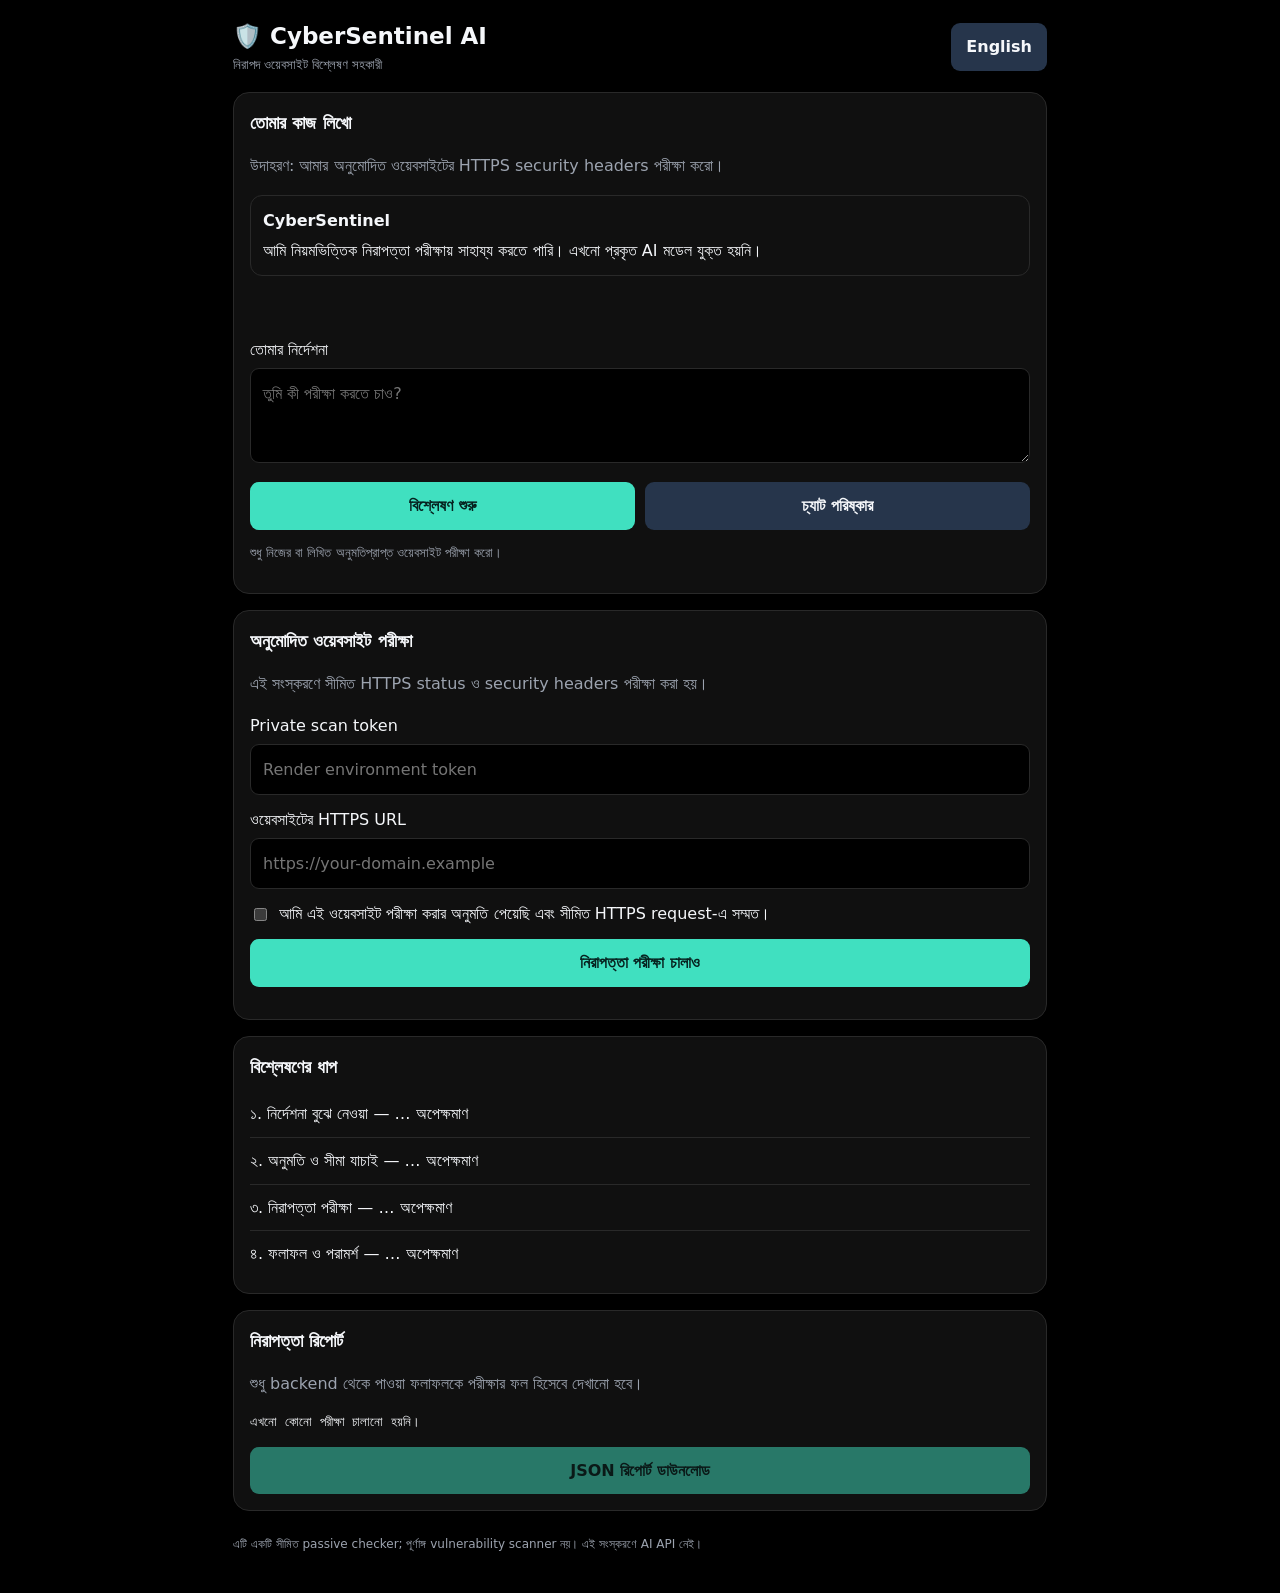
==== static/index.html @ 544757f3 "Implement loadSharedPreferences function Load user preferences from local storage, including theme a" ====
<!doctype html>
<html lang="bn">
<head>
<meta charset="utf-8">
<meta name="viewport" content="width=device-width, initial-scale=1">
<meta name="referrer" content="no-referrer">
<meta name="theme-color" content="#0b1120">
<title>CyberSentinel AI</title>
<style>
:root {
  color-scheme: dark;
  --bg:#0b1120; --panel:#141e30; --line:#2c3b50;
  --accent:#38d9c0; --text:#eef5ff; --muted:#9cacc3;
}
* { box-sizing:border-box; }
body {
  margin:0; background:var(--bg); color:var(--text);
  font:16px/1.6 system-ui,sans-serif;
}
main { width:min(850px,100%); margin:auto; padding:18px; }
header { display:flex; align-items:center; justify-content:space-between; gap:12px; }
h1 { font-size:23px; margin:0; }
h2 { font-size:18px; margin:0 0 10px; }
p,.muted { color:var(--muted); }
.panel {
  border:1px solid var(--line); background:var(--panel);
  border-radius:16px; padding:16px; margin:16px 0;
}
button,input,textarea,select { font:inherit; }
button {
  border:0; border-radius:9px; padding:11px 15px;
  background:var(--accent); color:#06221f;
  font-weight:700; cursor:pointer;
}
button:disabled { opacity:.5; cursor:not-allowed; }
.secondary { background:#26354b; color:var(--text); }
#language { width:auto; margin:0; }
label { display:block; margin:12px 0 5px; }
input[type="url"],input[type="password"],textarea {
  width:100%; padding:12px; border:1px solid var(--line);
  border-radius:9px; background:var(--bg); color:var(--text);
}
textarea { min-height:95px; resize:vertical; }
.actions { display:flex; gap:10px; flex-wrap:wrap; margin-top:12px; }
.actions button { flex:1; }
.chat {
  min-height:130px; max-height:360px; overflow:auto;
  display:flex; flex-direction:column; gap:12px;
}
.message {
  padding:12px; border:1px solid var(--line);
  border-radius:12px; overflow-wrap:anywhere;
}
.message.user { border-color:#287c76; }
.message strong { display:block; margin-bottom:4px; }
.status { color:var(--accent); overflow-wrap:anywhere; }
.step { padding:10px 0; border-bottom:1px solid var(--line); }
.step:last-child { border-bottom:0; }
pre { white-space:pre-wrap; overflow-wrap:anywhere; font-size:13px; }
.small { font-size:13px; }
.check { display:flex; gap:9px; align-items:flex-start; }
.check input { margin-top:7px; }
footer { color:var(--muted); font-size:12px; padding:8px 0 20px; }
</style>
</head>
<body>
<main>
<header>
  <div>
    <h1>🛡️ CyberSentinel AI</h1>
    <div class="muted small" id="subtitle">নিরাপদ ওয়েবসাইট বিশ্লেষণ সহকারী</div>
  </div>
  <button id="language" class="secondary" type="button">English</button>
</header>

<section class="panel">
  <h2 id="chatTitle">তোমার কাজ লিখো</h2>
  <p id="chatHelp">উদাহরণ: আমার অনুমোদিত ওয়েবসাইটের HTTPS security headers পরীক্ষা করো।</p>
  <div class="chat" id="chat" aria-live="polite">
    <div class="message">
      <strong id="welcomeTitle">CyberSentinel</strong>
      <span id="welcomeText">আমি নিয়মভিত্তিক নিরাপত্তা পরীক্ষায় সাহায্য করতে পারি। এখনো প্রকৃত AI মডেল যুক্ত হয়নি।</span>
    </div>
  </div>
  <label for="prompt" id="promptLabel">তোমার নির্দেশনা</label>
  <textarea id="prompt" placeholder="তুমি কী পরীক্ষা করতে চাও?"></textarea>
  <div class="actions">
    <button id="send" type="button">বিশ্লেষণ শুরু</button>
    <button id="clear" class="secondary" type="button">চ্যাট পরিষ্কার</button>
  </div>
  <p class="small" id="chatNotice">শুধু নিজের বা লিখিত অনুমতিপ্রাপ্ত ওয়েবসাইট পরীক্ষা করো।</p>
</section>

<section class="panel">
  <h2 id="scanTitle">অনুমোদিত ওয়েবসাইট পরীক্ষা</h2>
  <p id="scanHelp">এই সংস্করণে সীমিত HTTPS status ও security headers পরীক্ষা করা হয়।</p>

  <form id="scanForm">
    <label for="token" id="tokenLabel">Private scan token</label>
    <input id="token" type="password" autocomplete="off" required
           placeholder="Render environment token">
    <label for="target" id="targetLabel">ওয়েবসাইটের HTTPS URL</label>
    <input id="target" type="url" required
           placeholder="https://your-domain.example">
    <label class="check">
      <input id="consent" type="checkbox" required>
      <span id="consentText">আমি এই ওয়েবসাইট পরীক্ষা করার অনুমতি পেয়েছি এবং সীমিত HTTPS request-এ সম্মত।</span>
    </label>
    <div class="actions">
      <button id="scan" type="submit">নিরাপত্তা পরীক্ষা চালাও</button>
    </div>
  </form>
  <p id="status" class="status" role="status" aria-live="polite"></p>
</section>

<section class="panel">
  <h2 id="stepsTitle">বিশ্লেষণের ধাপ</h2>
  <div id="steps">
    <div class="step" id="stepIntro">১. নির্দেশনা বুঝে নেওয়া — অপেক্ষমাণ</div>
    <div class="step" id="stepScope">২. অনুমতি ও সীমা যাচাই — অপেক্ষমাণ</div>
    <div class="step" id="stepRun">৩. নিরাপত্তা পরীক্ষা — অপেক্ষমাণ</div>
    <div class="step" id="stepReport">৪. ফলাফল ও পরামর্শ — অপেক্ষমাণ</div>
  </div>
</section>

<section class="panel">
  <h2 id="reportTitle">নিরাপত্তা রিপোর্ট</h2>
  <p class="muted" id="reportHelp">শুধু backend থেকে পাওয়া ফলাফলকে পরীক্ষার ফল হিসেবে দেখানো হবে।</p>
  <pre id="report">এখনো কোনো পরীক্ষা চালানো হয়নি।</pre>
  <div class="actions">
    <button id="download" type="button" disabled>JSON রিপোর্ট ডাউনলোড</button>
  </div>
</section>

<footer id="disclaimer">
  এটি একটি সীমিত passive checker; পূর্ণাঙ্গ vulnerability scanner নয়। এই সংস্করণে AI API নেই।
</footer>
</main>

<script>
const $ = id => document.getElementById(id);

let lang = "bn";
let lastReport = null;
let busy = false;

const words = {
 bn: {
  subtitle:"নিরাপদ ওয়েবসাইট বিশ্লেষণ সহকারী",
  language:"English", chatTitle:"তোমার কাজ লিখো",
  chatHelp:"উদাহরণ: আমার অনুমোদিত ওয়েবসাইটের HTTPS security headers পরীক্ষা করো।",
  welcomeTitle:"CyberSentinel",
  welcomeText:"আমি নিয়মভিত্তিক নিরাপত্তা পরীক্ষায় সাহায্য করতে পারি। এখনো প্রকৃত AI মডেল যুক্ত হয়নি।",
  promptLabel:"তোমার নির্দেশনা", placeholder:"তুমি কী পরীক্ষা করতে চাও?",
  send:"বিশ্লেষণ শুরু", clear:"চ্যাট পরিষ্কার",
  chatNotice:"শুধু নিজের বা লিখিত অনুমতিপ্রাপ্ত ওয়েবসাইট পরীক্ষা করো।",
  scanTitle:"অনুমোদিত ওয়েবসাইট পরীক্ষা",
  scanHelp:"এই সংস্করণে সীমিত HTTPS status ও security headers পরীক্ষা করা হয়।",
  tokenLabel:"Private scan token", targetLabel:"ওয়েবসাইটের HTTPS URL",
  consentText:"আমি এই ওয়েবসাইট পরীক্ষা করার অনুমতি পেয়েছি এবং সীমিত HTTPS request-এ সম্মত।",
  scan:"নিরাপত্তা পরীক্ষা চালাও", scanning:"পরীক্ষা চলছে...",
  stepsTitle:"বিশ্লেষণের ধাপ",
  stepIntro:"১. নির্দেশনা বুঝে নেওয়া",
  stepScope:"২. অনুমতি ও সীমা যাচাই",
  stepRun:"৩. নিরাপত্তা পরীক্ষা",
  stepReport:"৪. ফলাফল ও পরামর্শ",
  pending:"অপেক্ষমাণ", done:"সম্পন্ন", failed:"ব্যর্থ",
  reportTitle:"নিরাপত্তা রিপোর্ট",
  reportHelp:"শুধু backend থেকে পাওয়া ফলাফলকে পরীক্ষার ফল হিসেবে দেখানো হবে।",
  noReport:"এখনো কোনো পরীক্ষা চালানো হয়নি।",
  download:"JSON রিপোর্ট ডাউনলোড", disclaimer:"এটি একটি সীমিত passive checker; পূর্ণাঙ্গ vulnerability scanner নয়। এই সংস্করণে AI API নেই।",
  empty:"প্রথমে তোমার কাজটি লিখো।",
  unsupported:"এই সংস্করণে শুধু অনুমোদিত ওয়েবসাইটের security headers পরীক্ষা করা যায়।",
  started:"অনুরোধ বুঝে নেওয়া হয়েছে। এখন অনুমতি ও URL যাচাই করা হচ্ছে।",
  needUrl:"নিরাপত্তা পরীক্ষা করতে নিচের URL ঘরে অনুমোদিত HTTPS URL দাও।",
  ask:"নির্দেশনা", assistant:"CyberSentinel",
  scope:"শুধু নিজের বা লিখিত অনুমতিপ্রাপ্ত domain পরীক্ষা করো।",
  failedMsg:"পরীক্ষা ব্যর্থ", success:"Backend থেকে পরীক্ষার ফলাফল পাওয়া গেছে।",
  error:"ত্রুটি", notVerified:"যাচাইকৃত রিপোর্ট পাওয়া যায়নি।",
  introDone:"নির্দেশনা গ্রহণ করা হয়েছে",
  scopeDone:"অনুমোদিত URL ও সম্মতি প্রয়োজন",
  running:"Backend-এর উত্তরের অপেক্ষায়",
  reportDone:"Backend-এর ফলাফল দেখানো হয়েছে",
  saved:"ফলাফল JSON হিসেবে সংরক্ষণ করো"
 },
 en: {
  subtitle:"Permission-controlled website security assistant",
  language:"বাংলা", chatTitle:"Describe your task",
  chatHelp:"Example: Check the HTTPS security headers of my authorized website.",
  welcomeTitle:"CyberSentinel",
  welcomeText:"I can help with rule-based security checks. A real AI model is not connected yet.",
  promptLabel:"Your instruction", placeholder:"What would you like to check?",
  send:"Start analysis", clear:"Clear chat",
  chatNotice:"Only test websites you own or are explicitly authorized to assess.",
  scanTitle:"Authorized website check",
  scanHelp:"This version performs limited HTTPS status and security-header checks.",
  tokenLabel:"Private scan token", targetLabel:"Website HTTPS URL",
  consentText:"I am authorized to test this website and consent to a limited HTTPS request.",
  scan:"Run security check", scanning:"Checking...",
  stepsTitle:"Analysis steps",
  stepIntro:"1. Understand the instruction",
  stepScope:"2. Validate authorization and scope",
  stepRun:"3. Run security check",
  stepReport:"4. Results and recommendations",
  pending:"Pending", done:"Complete", failed:"Failed",
  reportTitle:"Security report",
  reportHelp:"Only results returned by the backend are presented as test results.",
  noReport:"No test has been run yet.",
  download:"Download JSON report", disclaimer:"This is a limited passive checker, not a full vulnerability scanner. No AI API is connected in this version.",
  empty:"Please enter a task first.",
  unsupported:"This version only checks security headers on authorized websites.",
  started:"Instruction received. Checking authorization and URL next.",
  needUrl:"Enter an authorized HTTPS URL in the field below to run the check.",
  ask:"Instruction", assistant:"CyberSentinel",
  scope:"Only test domains you own or have written authorization to assess.",
  failedMsg:"Check failed", success:"Results were received from the backend.",
  error:"Error", notVerified:"No verified report was received.",
  introDone:"Instruction received",
  scopeDone:"Authorized URL and consent required",
  running:"Waiting for backend response",
  reportDone:"Backend results displayed",
  saved:"Save the results as JSON"
 }
};

function t(key) { return words[lang][key] || words.en[key] || key; }

function applyLanguage() {
  document.documentElement.lang = lang;
  const mapping = {
    subtitle:"subtitle", chatTitle:"chatTitle", chatHelp:"chatHelp",
    welcomeTitle:"welcomeTitle", welcomeText:"welcomeText",
    promptLabel:"promptLabel", chatNotice:"chatNotice",
    scanTitle:"scanTitle", scanHelp:"scanHelp", tokenLabel:"tokenLabel",
    targetLabel:"targetLabel", consentText:"consentText",
    stepsTitle:"stepsTitle", reportTitle:"reportTitle",
    reportHelp:"reportHelp", disclaimer:"disclaimer"
  };
  for (const [id,key] of Object.entries(mapping)) $(id).textContent = t(key);
  $("language").textContent = t("language");
  $("prompt").placeholder = t("placeholder");
  $("send").textContent = t("send");
  $("clear").textContent = t("clear");
  $("scan").textContent = busy ? t("scanning") : t("scan");
  $("download").textContent = t("download");
  if (!lastReport) $("report").textContent = t("noReport");
  renderSteps();
}

function renderSteps(states = {}) {
  const ids = [
    ["stepIntro","stepIntro"],
    ["stepScope","stepScope"],
    ["stepRun","stepRun"],
    ["stepReport","stepReport"]
  ];
  ids.forEach(([id,key]) => {
    const state = states[key] || "pending";
    const mark = state === "done" ? "✓" : state === "failed" ? "✗" : "…";
    $(id).textContent = t(key) + " — " + mark + " " + t(state);
  });
}

function addMessage(who, text) {
  const div = document.createElement("div");
  div.className = "message" + (who === "user" ? " user" : "");
  const strong = document.createElement("strong");
  strong.textContent = who === "user" ? t("ask") : t("assistant");
  const content = document.createElement("div");
  content.textContent = text;
  div.append(strong, content);
  $("chat").appendChild(div);
  $("chat").scrollTop = $("chat").scrollHeight;
}

$("language").addEventListener("click", () => {
  lang = lang === "bn" ? "en" : "bn";
  applyLanguage();
});

$("clear").addEventListener("click", () => {
  $("chat").replaceChildren();
  addMessage("assistant", t("welcomeText"));
});

$("send").addEventListener("click", () => {
  const prompt = $("prompt").value.trim();
  if (!prompt) {
    $("status").textContent = t("empty");
    return;
  }

  addMessage("user", prompt);
  $("prompt").value = "";

  const securityTerms = /https|header|security|নিরাপত্তা|ওয়েবসাইট|website|domain|পরীক্ষা|scan|check|analy[sz]/i;

  renderSteps({
    stepIntro:"done",
    stepScope:"pending",
    stepRun:"pending",
    stepReport:"pending"
  });

  if (!securityTerms.test(prompt)) {
    addMessage("assistant", t("unsupported"));
    renderSteps({
      stepIntro:"done", stepScope:"failed",
      stepRun:"pending", stepReport:"pending"
    });
    return;
  }

  addMessage("assistant", t("started") + " " + t("needUrl"));
  renderSteps({
    stepIntro:"done", stepScope:"done",
    stepRun:"pending", stepReport:"pending"
  });
  $("target").focus();
  $("status").textContent = t("scope");
});

$("scanForm").addEventListener("submit", async event => {
  event.preventDefault();
  if (busy) return;

  const token = $("token").value;
  const url = $("target").value.trim();
  const consent = $("consent").checked;

  if (!consent) return;

  busy = true;
  lastReport = null;
  $("scan").disabled = true;
  $("send").disabled = true;
  $("download").disabled = true;
  $("status").textContent = t("scanning");
  $("report").textContent = "";
  renderSteps({
    stepIntro:"done", stepScope:"done",
    stepRun:"pending", stepReport:"pending"
  });

  try {
    const response = await fetch("/api/scan", {
      method:"POST",
      headers:{
        "Content-Type":"application/json",
        "X-Scan-Token":token
      },
      body:JSON.stringify({
        url:url,
        confirm_authorized:consent
      })
    });

    const data = await response.json().catch(() => ({}));

    if (!response.ok) {
      const detail = typeof data.detail === "string"
        ? data.detail
        : JSON.stringify(data.detail || data || {});
      throw new Error(detail || "HTTP " + response.status);
    }

    lastReport = data;
    $("report").textContent = JSON.stringify(data, null, 2);
    $("status").textContent = t("success");
    $("download").disabled = false;

    renderSteps({
      stepIntro:"done", stepScope:"done",
      stepRun:"done", stepReport:"done"
    });
    addMessage("assistant", t("success"));
  } catch (error) {
    $("status").textContent = t("error") + ": " + error.message;
    $("report").textContent = t("notVerified");
    renderSteps({
      stepIntro:"done", stepScope:"done",
      stepRun:"failed", stepReport:"failed"
    });
    addMessage("assistant", t("failedMsg") + ": " + error.message);
  } finally {
    busy = false;
    $("scan").disabled = false;
    $("send").disabled = false;
    $("scan").textContent = t("scan");
  }
});

$("download").addEventListener("click", () => {
  if (!lastReport) return;
  const blob = new Blob(
    [JSON.stringify(lastReport, null, 2)],
    {type:"application/json"}
  );
  const objectUrl = URL.createObjectURL(blob);
  const link = document.createElement("a");
  link.href = objectUrl;
  link.download = "cybersentinel-report.json";
  link.click();
  setTimeout(() => URL.revokeObjectURL(objectUrl), 1000);
});


function loadSharedPreferences() {
  try {
    const saved = JSON.parse(
      localStorage.getItem("cybersentinel.preferences") || "{}"
    );

    const themes = {
      deep: {
        bg:"#000000", panel:"#101010", line:"#292929",
        accent:"#40E0C0", text:"#F5F7FA", muted:"#9CA3AF"
      },
      midnight: {
        bg:"#0B1120", panel:"#141E30", line:"#2C3B50",
        accent:"#38D9C0", text:"#EEF5FF", muted:"#9CACC3"
      },
      matrix: {
        bg:"#020602", panel:"#091109", line:"#203520",
        accent:"#39FF14", text:"#E9FFE7", muted:"#9BB49A"
      },
      purple: {
        bg:"#0B0812", panel:"#15101F", line:"#352745",
        accent:"#A78BFA", text:"#F5F0FF", muted:"#B8AACB"
      },
      light: {
        bg:"#F4F6FA", panel:"#FFFFFF", line:"#D9E0EA",
        accent:"#147D71", text:"#152033", muted:"#5C6B7E"
      }
    };

    const theme = themes[saved.theme] || themes.deep;

    Object.entries(theme).forEach(([key, value]) => {
      document.documentElement.style.setProperty("--" + key, value);
    });

    if (saved.language === "bn" || saved.language === "en") {
      lang = saved.language;
    }
  } catch (error) {
    console.warn("Could not load saved preferences.");
  }
}

loadSharedPreferences();
  
applyLanguage();
</script>
</body>
</html>
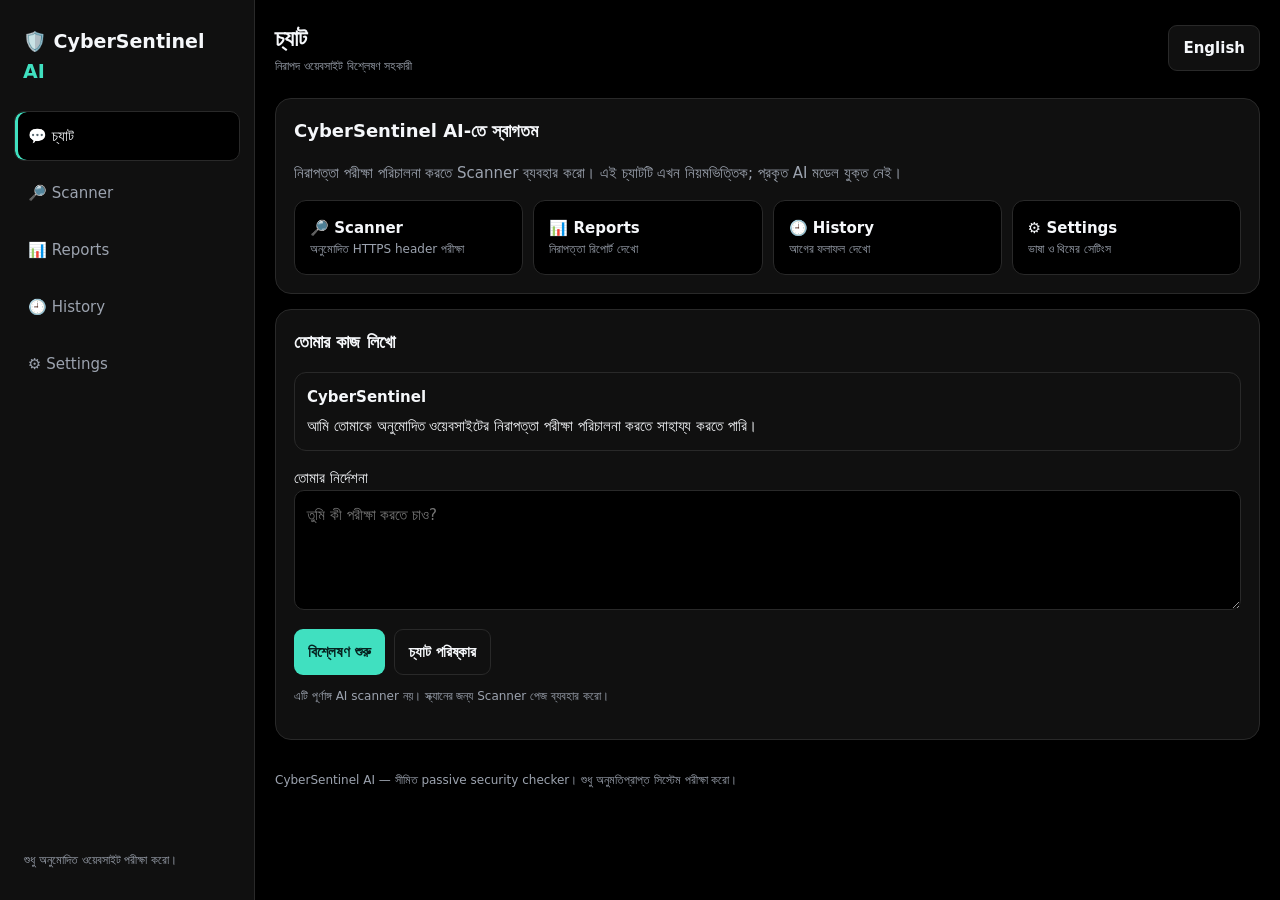
==== commit f86b4a37: "Update print statement from 'Hello' to 'Goodbye'" ====
--- a/static/index.html
+++ b/static/index.html
@@ -3,270 +3,351 @@
 <html lang="bn">
 <head>
 <meta charset="utf-8">
-<meta name="viewport" content="width=device-width, initial-scale=1">
-<meta name="referrer" content="no-referrer">
-<meta name="theme-color" content="#0b1120">
+<meta name="viewport" content="width=device-width,initial-scale=1">
+<meta name="theme-color" content="#000000">
 <title>CyberSentinel AI</title>
 <style>
 :root {
   color-scheme: dark;
-  --bg:#0b1120; --panel:#141e30; --line:#2c3b50;
-  --accent:#38d9c0; --text:#eef5ff; --muted:#9cacc3;
+  --bg:#000000;
+  --panel:#101010;
+  --line:#292929;
+  --accent:#40E0C0;
+  --text:#F5F7FA;
+  --muted:#9CA3AF;
 }
 * { box-sizing:border-box; }
 body {
-  margin:0; background:var(--bg); color:var(--text);
-  font:16px/1.6 system-ui,sans-serif;
-}
-main { width:min(850px,100%); margin:auto; padding:18px; }
-header { display:flex; align-items:center; justify-content:space-between; gap:12px; }
+  margin:0;
+  background:var(--bg);
+  color:var(--text);
+  font:15px/1.6 system-ui,sans-serif;
+}
+button,a,select,textarea { font:inherit; }
+button { cursor:pointer; }
+a { color:inherit; text-decoration:none; }
+.layout { min-height:100vh; }
+.sidebar {
+  position:fixed;
+  inset:0 auto 0 0;
+  width:255px;
+  padding:20px 14px;
+  background:var(--panel);
+  border-right:1px solid var(--line);
+  z-index:20;
+  display:flex;
+  flex-direction:column;
+  gap:18px;
+}
+.brand {
+  font-size:19px;
+  font-weight:800;
+  padding:6px 9px;
+}
+.brand span { color:var(--accent); }
+.nav { display:grid; gap:7px; }
+.nav a {
+  display:block;
+  padding:12px 13px;
+  border:1px solid transparent;
+  border-radius:10px;
+  color:var(--muted);
+}
+.nav a:hover,.nav a.active {
+  color:var(--text);
+  background:var(--bg);
+  border-color:var(--line);
+}
+.nav a.active { box-shadow:inset 3px 0 var(--accent); }
+.sidebar-note {
+  margin-top:auto;
+  color:var(--muted);
+  font-size:12px;
+  padding:10px;
+}
+main {
+  margin-left:255px;
+  padding:20px;
+  width:calc(100% - 255px);
+  max-width:1150px;
+}
+.topbar {
+  display:flex;
+  align-items:center;
+  justify-content:space-between;
+  gap:12px;
+  margin-bottom:22px;
+}
+.top-left { display:flex; align-items:center; gap:12px; }
 h1 { font-size:23px; margin:0; }
 h2 { font-size:18px; margin:0 0 10px; }
-p,.muted { color:var(--muted); }
+.muted { color:var(--muted); }
+.small { font-size:12px; }
 .panel {
-  border:1px solid var(--line); background:var(--panel);
-  border-radius:16px; padding:16px; margin:16px 0;
-}
-button,input,textarea,select { font:inherit; }
+  background:var(--panel);
+  border:1px solid var(--line);
+  border-radius:16px;
+  padding:18px;
+  margin:15px 0;
+}
 button {
-  border:0; border-radius:9px; padding:11px 15px;
-  background:var(--accent); color:#06221f;
-  font-weight:700; cursor:pointer;
-}
-button:disabled { opacity:.5; cursor:not-allowed; }
-.secondary { background:#26354b; color:var(--text); }
-#language { width:auto; margin:0; }
-label { display:block; margin:12px 0 5px; }
-input[type="url"],input[type="password"],textarea {
-  width:100%; padding:12px; border:1px solid var(--line);
-  border-radius:9px; background:var(--bg); color:var(--text);
-}
-textarea { min-height:95px; resize:vertical; }
-.actions { display:flex; gap:10px; flex-wrap:wrap; margin-top:12px; }
-.actions button { flex:1; }
+  border:0;
+  border-radius:9px;
+  padding:10px 14px;
+  background:var(--accent);
+  color:#06221f;
+  font-weight:750;
+}
+.secondary {
+  background:var(--panel);
+  color:var(--text);
+  border:1px solid var(--line);
+}
+#menuButton { display:none; }
+textarea,select {
+  width:100%;
+  padding:12px;
+  color:var(--text);
+  background:var(--bg);
+  border:1px solid var(--line);
+  border-radius:10px;
+}
+textarea { min-height:120px; resize:vertical; }
+.actions { display:flex; gap:9px; flex-wrap:wrap; margin-top:12px; }
 .chat {
-  min-height:130px; max-height:360px; overflow:auto;
-  display:flex; flex-direction:column; gap:12px;
+  display:flex;
+  flex-direction:column;
+  gap:10px;
+  max-height:430px;
+  overflow:auto;
+  margin:15px 0;
 }
 .message {
-  padding:12px; border:1px solid var(--line);
-  border-radius:12px; overflow-wrap:anywhere;
-}
-.message.user { border-color:#287c76; }
-.message strong { display:block; margin-bottom:4px; }
-.status { color:var(--accent); overflow-wrap:anywhere; }
-.step { padding:10px 0; border-bottom:1px solid var(--line); }
-.step:last-child { border-bottom:0; }
-pre { white-space:pre-wrap; overflow-wrap:anywhere; font-size:13px; }
-.small { font-size:13px; }
-.check { display:flex; gap:9px; align-items:flex-start; }
-.check input { margin-top:7px; }
-footer { color:var(--muted); font-size:12px; padding:8px 0 20px; }
+  border:1px solid var(--line);
+  border-radius:12px;
+  padding:12px;
+  overflow-wrap:anywhere;
+}
+.message.user { border-color:var(--accent); }
+.message strong { display:block; margin-bottom:5px; }
+.quicklinks {
+  display:grid;
+  grid-template-columns:repeat(auto-fit,minmax(145px,1fr));
+  gap:10px;
+}
+.quicklinks a {
+  padding:15px;
+  border:1px solid var(--line);
+  border-radius:12px;
+  background:var(--bg);
+}
+.quicklinks a:hover { border-color:var(--accent); }
+.status { color:var(--accent); }
+.overlay {
+  display:none;
+  position:fixed;
+  inset:0;
+  background:#0009;
+  z-index:15;
+}
+footer {
+  color:var(--muted);
+  font-size:12px;
+  padding:16px 0;
+}
+@media(max-width:760px) {
+  .sidebar {
+    transform:translateX(-100%);
+    transition:transform .2s ease;
+    width:min(285px,85vw);
+  }
+  body.menu-open .sidebar { transform:translateX(0); }
+  body.menu-open .overlay { display:block; }
+  main { margin-left:0; width:100%; padding:14px; }
+  #menuButton { display:inline-block; }
+  h1 { font-size:20px; }
+}
 </style>
 </head>
 <body>
-<main>
-<header>
-  <div>
-    <h1>🛡️ CyberSentinel AI</h1>
-    <div class="muted small" id="subtitle">নিরাপদ ওয়েবসাইট বিশ্লেষণ সহকারী</div>
-  </div>
-  <button id="language" class="secondary" type="button">English</button>
-</header>
-
-<section class="panel">
-  <h2 id="chatTitle">তোমার কাজ লিখো</h2>
-  <p id="chatHelp">উদাহরণ: আমার অনুমোদিত ওয়েবসাইটের HTTPS security headers পরীক্ষা করো।</p>
-  <div class="chat" id="chat" aria-live="polite">
-    <div class="message">
-      <strong id="welcomeTitle">CyberSentinel</strong>
-      <span id="welcomeText">আমি নিয়মভিত্তিক নিরাপত্তা পরীক্ষায় সাহায্য করতে পারি। এখনো প্রকৃত AI মডেল যুক্ত হয়নি।</span>
+<div class="layout">
+  <aside class="sidebar" id="sidebar">
+    <div class="brand">🛡️ CyberSentinel <span>AI</span></div>
+
+    <nav class="nav" aria-label="Main navigation">
+      <a class="active" href="/" aria-current="page">💬 <span data-i="chat">চ্যাট</span></a>
+      <a href="/static/scanner.html">🔎 <span data-i="scanner">Scanner</span></a>
+      <a href="/static/reports.html">📊 <span data-i="reports">Reports</span></a>
+      <a href="/static/history.html">🕘 <span data-i="history">History</span></a>
+      <a href="/static/settings.html">⚙️ <span data-i="settings">Settings</span></a>
+    </nav>
+
+    <div class="sidebar-note" data-i="sideNote">
+      শুধু অনুমোদিত ওয়েবসাইট পরীক্ষা করো।
     </div>
-  </div>
-  <label for="prompt" id="promptLabel">তোমার নির্দেশনা</label>
-  <textarea id="prompt" placeholder="তুমি কী পরীক্ষা করতে চাও?"></textarea>
-  <div class="actions">
-    <button id="send" type="button">বিশ্লেষণ শুরু</button>
-    <button id="clear" class="secondary" type="button">চ্যাট পরিষ্কার</button>
-  </div>
-  <p class="small" id="chatNotice">শুধু নিজের বা লিখিত অনুমতিপ্রাপ্ত ওয়েবসাইট পরীক্ষা করো।</p>
-</section>
-
-<section class="panel">
-  <h2 id="scanTitle">অনুমোদিত ওয়েবসাইট পরীক্ষা</h2>
-  <p id="scanHelp">এই সংস্করণে সীমিত HTTPS status ও security headers পরীক্ষা করা হয়।</p>
-
-  <form id="scanForm">
-    <label for="token" id="tokenLabel">Private scan token</label>
-    <input id="token" type="password" autocomplete="off" required
-           placeholder="Render environment token">
-    <label for="target" id="targetLabel">ওয়েবসাইটের HTTPS URL</label>
-    <input id="target" type="url" required
-           placeholder="https://your-domain.example">
-    <label class="check">
-      <input id="consent" type="checkbox" required>
-      <span id="consentText">আমি এই ওয়েবসাইট পরীক্ষা করার অনুমতি পেয়েছি এবং সীমিত HTTPS request-এ সম্মত।</span>
-    </label>
-    <div class="actions">
-      <button id="scan" type="submit">নিরাপত্তা পরীক্ষা চালাও</button>
-    </div>
-  </form>
-  <p id="status" class="status" role="status" aria-live="polite"></p>
-</section>
-
-<section class="panel">
-  <h2 id="stepsTitle">বিশ্লেষণের ধাপ</h2>
-  <div id="steps">
-    <div class="step" id="stepIntro">১. নির্দেশনা বুঝে নেওয়া — অপেক্ষমাণ</div>
-    <div class="step" id="stepScope">২. অনুমতি ও সীমা যাচাই — অপেক্ষমাণ</div>
-    <div class="step" id="stepRun">৩. নিরাপত্তা পরীক্ষা — অপেক্ষমাণ</div>
-    <div class="step" id="stepReport">৪. ফলাফল ও পরামর্শ — অপেক্ষমাণ</div>
-  </div>
-</section>
-
-<section class="panel">
-  <h2 id="reportTitle">নিরাপত্তা রিপোর্ট</h2>
-  <p class="muted" id="reportHelp">শুধু backend থেকে পাওয়া ফলাফলকে পরীক্ষার ফল হিসেবে দেখানো হবে।</p>
-  <pre id="report">এখনো কোনো পরীক্ষা চালানো হয়নি।</pre>
-  <div class="actions">
-    <button id="download" type="button" disabled>JSON রিপোর্ট ডাউনলোড</button>
-  </div>
-</section>
-
-<footer id="disclaimer">
-  এটি একটি সীমিত passive checker; পূর্ণাঙ্গ vulnerability scanner নয়। এই সংস্করণে AI API নেই।
-</footer>
-</main>
+  </aside>
+
+  <div class="overlay" id="overlay"></div>
+
+  <main>
+    <header class="topbar">
+      <div class="top-left">
+        <button id="menuButton" class="secondary"
+                type="button" aria-label="Open menu"
+                aria-expanded="false">☰</button>
+        <div>
+          <h1 data-i="pageTitle">চ্যাট</h1>
+          <div class="muted small" data-i="subtitle">
+            নিরাপদ ওয়েবসাইট বিশ্লেষণ সহকারী
+          </div>
+        </div>
+      </div>
+      <button id="languageButton" class="secondary" type="button">
+        English
+      </button>
+    </header>
+
+    <section class="panel">
+      <h2 data-i="welcomeTitle">CyberSentinel AI-তে স্বাগতম</h2>
+      <p class="muted" data-i="welcomeText">
+        নিরাপত্তা পরীক্ষা পরিচালনা করতে Scanner ব্যবহার করো।
+        এই চ্যাটটি এখন নিয়মভিত্তিক; প্রকৃত AI মডেল যুক্ত নেই।
+      </p>
+      <div class="quicklinks">
+        <a href="/static/scanner.html">
+          <strong>🔎 <span data-i="scanner">Scanner</span></strong>
+          <div class="muted small" data-i="scannerDesc">
+            অনুমোদিত HTTPS header পরীক্ষা
+          </div>
+        </a>
+        <a href="/static/reports.html">
+          <strong>📊 <span data-i="reports">Reports</span></strong>
+          <div class="muted small" data-i="reportsDesc">
+            নিরাপত্তা রিপোর্ট দেখো
+          </div>
+        </a>
+        <a href="/static/history.html">
+          <strong>🕘 <span data-i="history">History</span></strong>
+          <div class="muted small" data-i="historyDesc">
+            আগের ফলাফল দেখো
+          </div>
+        </a>
+        <a href="/static/settings.html">
+          <strong>⚙️ <span data-i="settings">Settings</span></strong>
+          <div class="muted small" data-i="settingsDesc">
+            ভাষা ও থিমের সেটিংস
+          </div>
+        </a>
+      </div>
+    </section>
+
+    <section class="panel">
+      <h2 data-i="chatTitle">তোমার কাজ লিখো</h2>
+      <div class="chat" id="chat" aria-live="polite">
+        <div class="message">
+          <strong>CyberSentinel</strong>
+          <span data-i="firstMessage">
+            আমি তোমাকে অনুমোদিত ওয়েবসাইটের নিরাপত্তা পরীক্ষা
+            পরিচালনা করতে সাহায্য করতে পারি।
+          </span>
+        </div>
+      </div>
+      <label for="prompt" data-i="promptLabel">তোমার নির্দেশনা</label>
+      <textarea id="prompt"
+        placeholder="তুমি কী পরীক্ষা করতে চাও?"></textarea>
+      <div class="actions">
+        <button id="sendButton" type="button" data-i="send">
+          বিশ্লেষণ শুরু
+        </button>
+        <button id="clearButton" type="button" class="secondary"
+                data-i="clear">চ্যাট পরিষ্কার</button>
+      </div>
+      <p class="muted small" data-i="notice">
+        এটি পূর্ণাঙ্গ AI scanner নয়। স্ক্যানের জন্য Scanner পেজ ব্যবহার করো।
+      </p>
+      <p id="status" class="status" role="status" aria-live="polite"></p>
+    </section>
+
+    <footer data-i="footer">
+      CyberSentinel AI — সীমিত passive security checker।
+      শুধু অনুমতিপ্রাপ্ত সিস্টেম পরীক্ষা করো।
+    </footer>
+  </main>
+</div>
 
 <script>
 const $ = id => document.getElementById(id);
 
+const translations = {
+  bn: {
+    chat:"চ্যাট", scanner:"Scanner", reports:"Reports",
+    history:"History", settings:"Settings",
+    sideNote:"শুধু অনুমোদিত ওয়েবসাইট পরীক্ষা করো।",
+    pageTitle:"চ্যাট",
+    subtitle:"নিরাপদ ওয়েবসাইট বিশ্লেষণ সহকারী",
+    language:"English",
+    welcomeTitle:"CyberSentinel AI-তে স্বাগতম",
+    welcomeText:"নিরাপত্তা পরীক্ষা পরিচালনা করতে Scanner ব্যবহার করো। এই চ্যাটটি এখন নিয়মভিত্তিক; প্রকৃত AI মডেল যুক্ত নেই।",
+    scannerDesc:"অনুমোদিত HTTPS header পরীক্ষা",
+    reportsDesc:"নিরাপত্তা রিপোর্ট দেখো",
+    historyDesc:"আগের ফলাফল দেখো",
+    settingsDesc:"ভাষা ও থিমের সেটিংস",
+    chatTitle:"তোমার কাজ লিখো",
+    firstMessage:"আমি তোমাকে অনুমোদিত ওয়েবসাইটের নিরাপত্তা পরীক্ষা পরিচালনা করতে সাহায্য করতে পারি।",
+    promptLabel:"তোমার নির্দেশনা",
+    placeholder:"তুমি কী পরীক্ষা করতে চাও?",
+    send:"বিশ্লেষণ শুরু", clear:"চ্যাট পরিষ্কার",
+    notice:"এটি পূর্ণাঙ্গ AI scanner নয়। স্ক্যানের জন্য Scanner পেজ ব্যবহার করো।",
+    footer:"CyberSentinel AI — সীমিত passive security checker। শুধু অনুমতিপ্রাপ্ত সিস্টেম পরীক্ষা করো।",
+    empty:"প্রথমে তোমার নির্দেশনা লিখো।",
+    response:"নিরাপত্তা পরীক্ষা করতে Scanner পেজ খোলো। শুধু নিজের বা লিখিত অনুমতিপ্রাপ্ত ডোমেইন পরীক্ষা করো।",
+    cleared:"চ্যাট পরিষ্কার করা হয়েছে।"
+  },
+  en: {
+    chat:"Chat", scanner:"Scanner", reports:"Reports",
+    history:"History", settings:"Settings",
+    sideNote:"Only test authorized websites.",
+    pageTitle:"Chat",
+    subtitle:"Website security assistant",
+    language:"বাংলা",
+    welcomeTitle:"Welcome to CyberSentinel AI",
+    welcomeText:"Use Scanner to run a security check. This chat is rule-based; no real AI model is connected.",
+    scannerDesc:"Authorized HTTPS header check",
+    reportsDesc:"View security reports",
+    historyDesc:"View previous results",
+    settingsDesc:"Language and theme settings",
+    chatTitle:"Describe your task",
+    firstMessage:"I can help you run security checks on websites you are authorized to assess.",
+    promptLabel:"Your instruction",
+    placeholder:"What would you like to check?",
+    send:"Start analysis", clear:"Clear chat",
+    notice:"This is not a full AI scanner. Use the Scanner page to run checks.",
+    footer:"CyberSentinel AI — limited passive security checker. Test authorized systems only.",
+    empty:"Please enter an instruction first.",
+    response:"Open the Scanner page to run a check. Only test domains you own or have written permission to assess.",
+    cleared:"Chat cleared."
+  }
+};
+
 let lang = "bn";
-let lastReport = null;
-let busy = false;
-
-const words = {
- bn: {
-  subtitle:"নিরাপদ ওয়েবসাইট বিশ্লেষণ সহকারী",
-  language:"English", chatTitle:"তোমার কাজ লিখো",
-  chatHelp:"উদাহরণ: আমার অনুমোদিত ওয়েবসাইটের HTTPS security headers পরীক্ষা করো।",
-  welcomeTitle:"CyberSentinel",
-  welcomeText:"আমি নিয়মভিত্তিক নিরাপত্তা পরীক্ষায় সাহায্য করতে পারি। এখনো প্রকৃত AI মডেল যুক্ত হয়নি।",
-  promptLabel:"তোমার নির্দেশনা", placeholder:"তুমি কী পরীক্ষা করতে চাও?",
-  send:"বিশ্লেষণ শুরু", clear:"চ্যাট পরিষ্কার",
-  chatNotice:"শুধু নিজের বা লিখিত অনুমতিপ্রাপ্ত ওয়েবসাইট পরীক্ষা করো।",
-  scanTitle:"অনুমোদিত ওয়েবসাইট পরীক্ষা",
-  scanHelp:"এই সংস্করণে সীমিত HTTPS status ও security headers পরীক্ষা করা হয়।",
-  tokenLabel:"Private scan token", targetLabel:"ওয়েবসাইটের HTTPS URL",
-  consentText:"আমি এই ওয়েবসাইট পরীক্ষা করার অনুমতি পেয়েছি এবং সীমিত HTTPS request-এ সম্মত।",
-  scan:"নিরাপত্তা পরীক্ষা চালাও", scanning:"পরীক্ষা চলছে...",
-  stepsTitle:"বিশ্লেষণের ধাপ",
-  stepIntro:"১. নির্দেশনা বুঝে নেওয়া",
-  stepScope:"২. অনুমতি ও সীমা যাচাই",
-  stepRun:"৩. নিরাপত্তা পরীক্ষা",
-  stepReport:"৪. ফলাফল ও পরামর্শ",
-  pending:"অপেক্ষমাণ", done:"সম্পন্ন", failed:"ব্যর্থ",
-  reportTitle:"নিরাপত্তা রিপোর্ট",
-  reportHelp:"শুধু backend থেকে পাওয়া ফলাফলকে পরীক্ষার ফল হিসেবে দেখানো হবে।",
-  noReport:"এখনো কোনো পরীক্ষা চালানো হয়নি।",
-  download:"JSON রিপোর্ট ডাউনলোড", disclaimer:"এটি একটি সীমিত passive checker; পূর্ণাঙ্গ vulnerability scanner নয়। এই সংস্করণে AI API নেই।",
-  empty:"প্রথমে তোমার কাজটি লিখো।",
-  unsupported:"এই সংস্করণে শুধু অনুমোদিত ওয়েবসাইটের security headers পরীক্ষা করা যায়।",
-  started:"অনুরোধ বুঝে নেওয়া হয়েছে। এখন অনুমতি ও URL যাচাই করা হচ্ছে।",
-  needUrl:"নিরাপত্তা পরীক্ষা করতে নিচের URL ঘরে অনুমোদিত HTTPS URL দাও।",
-  ask:"নির্দেশনা", assistant:"CyberSentinel",
-  scope:"শুধু নিজের বা লিখিত অনুমতিপ্রাপ্ত domain পরীক্ষা করো।",
-  failedMsg:"পরীক্ষা ব্যর্থ", success:"Backend থেকে পরীক্ষার ফলাফল পাওয়া গেছে।",
-  error:"ত্রুটি", notVerified:"যাচাইকৃত রিপোর্ট পাওয়া যায়নি।",
-  introDone:"নির্দেশনা গ্রহণ করা হয়েছে",
-  scopeDone:"অনুমোদিত URL ও সম্মতি প্রয়োজন",
-  running:"Backend-এর উত্তরের অপেক্ষায়",
-  reportDone:"Backend-এর ফলাফল দেখানো হয়েছে",
-  saved:"ফলাফল JSON হিসেবে সংরক্ষণ করো"
- },
- en: {
-  subtitle:"Permission-controlled website security assistant",
-  language:"বাংলা", chatTitle:"Describe your task",
-  chatHelp:"Example: Check the HTTPS security headers of my authorized website.",
-  welcomeTitle:"CyberSentinel",
-  welcomeText:"I can help with rule-based security checks. A real AI model is not connected yet.",
-  promptLabel:"Your instruction", placeholder:"What would you like to check?",
-  send:"Start analysis", clear:"Clear chat",
-  chatNotice:"Only test websites you own or are explicitly authorized to assess.",
-  scanTitle:"Authorized website check",
-  scanHelp:"This version performs limited HTTPS status and security-header checks.",
-  tokenLabel:"Private scan token", targetLabel:"Website HTTPS URL",
-  consentText:"I am authorized to test this website and consent to a limited HTTPS request.",
-  scan:"Run security check", scanning:"Checking...",
-  stepsTitle:"Analysis steps",
-  stepIntro:"1. Understand the instruction",
-  stepScope:"2. Validate authorization and scope",
-  stepRun:"3. Run security check",
-  stepReport:"4. Results and recommendations",
-  pending:"Pending", done:"Complete", failed:"Failed",
-  reportTitle:"Security report",
-  reportHelp:"Only results returned by the backend are presented as test results.",
-  noReport:"No test has been run yet.",
-  download:"Download JSON report", disclaimer:"This is a limited passive checker, not a full vulnerability scanner. No AI API is connected in this version.",
-  empty:"Please enter a task first.",
-  unsupported:"This version only checks security headers on authorized websites.",
-  started:"Instruction received. Checking authorization and URL next.",
-  needUrl:"Enter an authorized HTTPS URL in the field below to run the check.",
-  ask:"Instruction", assistant:"CyberSentinel",
-  scope:"Only test domains you own or have written authorization to assess.",
-  failedMsg:"Check failed", success:"Results were received from the backend.",
-  error:"Error", notVerified:"No verified report was received.",
-  introDone:"Instruction received",
-  scopeDone:"Authorized URL and consent required",
-  running:"Waiting for backend response",
-  reportDone:"Backend results displayed",
-  saved:"Save the results as JSON"
- }
-};
-
-function t(key) { return words[lang][key] || words.en[key] || key; }
 
 function applyLanguage() {
   document.documentElement.lang = lang;
-  const mapping = {
-    subtitle:"subtitle", chatTitle:"chatTitle", chatHelp:"chatHelp",
-    welcomeTitle:"welcomeTitle", welcomeText:"welcomeText",
-    promptLabel:"promptLabel", chatNotice:"chatNotice",
-    scanTitle:"scanTitle", scanHelp:"scanHelp", tokenLabel:"tokenLabel",
-    targetLabel:"targetLabel", consentText:"consentText",
-    stepsTitle:"stepsTitle", reportTitle:"reportTitle",
-    reportHelp:"reportHelp", disclaimer:"disclaimer"
-  };
-  for (const [id,key] of Object.entries(mapping)) $(id).textContent = t(key);
-  $("language").textContent = t("language");
-  $("prompt").placeholder = t("placeholder");
-  $("send").textContent = t("send");
-  $("clear").textContent = t("clear");
-  $("scan").textContent = busy ? t("scanning") : t("scan");
-  $("download").textContent = t("download");
-  if (!lastReport) $("report").textContent = t("noReport");
-  renderSteps();
-}
-
-function renderSteps(states = {}) {
-  const ids = [
-    ["stepIntro","stepIntro"],
-    ["stepScope","stepScope"],
-    ["stepRun","stepRun"],
-    ["stepReport","stepReport"]
-  ];
-  ids.forEach(([id,key]) => {
-    const state = states[key] || "pending";
-    const mark = state === "done" ? "✓" : state === "failed" ? "✗" : "…";
-    $(id).textContent = t(key) + " — " + mark + " " + t(state);
+  document.querySelectorAll("[data-i]").forEach(el => {
+    const key = el.dataset.i;
+    if (translations[lang][key]) {
+      el.textContent = translations[lang][key];
+    }
   });
+  $("languageButton").textContent = translations[lang].language;
+  $("prompt").placeholder = translations[lang].placeholder;
 }
 
 function addMessage(who, text) {
   const div = document.createElement("div");
   div.className = "message" + (who === "user" ? " user" : "");
   const strong = document.createElement("strong");
-  strong.textContent = who === "user" ? t("ask") : t("assistant");
+  strong.textContent = who === "user" ? translations[lang].chat : "CyberSentinel";
   const content = document.createElement("div");
   content.textContent = text;
   div.append(strong, content);
@@ -274,183 +355,92 @@
   $("chat").scrollTop = $("chat").scrollHeight;
 }
 
-$("language").addEventListener("click", () => {
+$("menuButton").addEventListener("click", () => {
+  const open = document.body.classList.toggle("menu-open");
+  $("menuButton").setAttribute("aria-expanded", String(open));
+});
+
+$("overlay").addEventListener("click", closeMenu);
+
+function closeMenu() {
+  document.body.classList.remove("menu-open");
+  $("menuButton").setAttribute("aria-expanded", "false");
+}
+
+document.querySelectorAll(".nav a").forEach(link => {
+  link.addEventListener("click", closeMenu);
+});
+
+$("languageButton").addEventListener("click", () => {
   lang = lang === "bn" ? "en" : "bn";
   applyLanguage();
+  try {
+    localStorage.setItem("cybersentinel.preferences",
+      JSON.stringify({
+        ...JSON.parse(localStorage.getItem("cybersentinel.preferences") || "{}"),
+        language: lang
+      })
+    );
+  } catch (_) {}
 });
 
-$("clear").addEventListener("click", () => {
-  $("chat").replaceChildren();
-  addMessage("assistant", t("welcomeText"));
-});
-
-$("send").addEventListener("click", () => {
+$("sendButton").addEventListener("click", () => {
   const prompt = $("prompt").value.trim();
   if (!prompt) {
-    $("status").textContent = t("empty");
+    $("status").textContent = translations[lang].empty;
     return;
   }
 
   addMessage("user", prompt);
   $("prompt").value = "";
-
-  const securityTerms = /https|header|security|নিরাপত্তা|ওয়েবসাইট|website|domain|পরীক্ষা|scan|check|analy[sz]/i;
-
-  renderSteps({
-    stepIntro:"done",
-    stepScope:"pending",
-    stepRun:"pending",
-    stepReport:"pending"
+  addMessage("assistant", translations[lang].response);
+  $("status").textContent = "";
+});
+
+$("clearButton").addEventListener("click", () => {
+  $("chat").replaceChildren();
+  addMessage("assistant", translations[lang].cleared);
+  $("status").textContent = "";
+});
+
+try {
+  const saved = JSON.parse(
+    localStorage.getItem("cybersentinel.preferences") || "{}"
+  );
+
+  const themes = {
+    deep: {
+      bg:"#000000", panel:"#101010", line:"#292929",
+      accent:"#40E0C0", text:"#F5F7FA", muted:"#9CA3AF"
+    },
+    midnight: {
+      bg:"#0B1120", panel:"#141E30", line:"#2C3B50",
+      accent:"#38D9C0", text:"#EEF5FF", muted:"#9CACC3"
+    },
+    matrix: {
+      bg:"#020602", panel:"#091109", line:"#203520",
+      accent:"#39FF14", text:"#E9FFE7", muted:"#9BB49A"
+    },
+    purple: {
+      bg:"#0B0812", panel:"#15101F", line:"#352745",
+      accent:"#A78BFA", text:"#F5F0FF", muted:"#B8AACB"
+    },
+    light: {
+      bg:"#F4F6FA", panel:"#FFFFFF", line:"#D9E0EA",
+      accent:"#147D71", text:"#152033", muted:"#5C6B7E"
+    }
+  };
+
+  const theme = themes[saved.theme] || themes.deep;
+  Object.entries(theme).forEach(([key, value]) => {
+    document.documentElement.style.setProperty("--" + key, value);
   });
 
-  if (!securityTerms.test(prompt)) {
-    addMessage("assistant", t("unsupported"));
-    renderSteps({
-      stepIntro:"done", stepScope:"failed",
-      stepRun:"pending", stepReport:"pending"
-    });
-    return;
+  if (saved.language === "bn" || saved.language === "en") {
+    lang = saved.language;
   }
-
-  addMessage("assistant", t("started") + " " + t("needUrl"));
-  renderSteps({
-    stepIntro:"done", stepScope:"done",
-    stepRun:"pending", stepReport:"pending"
-  });
-  $("target").focus();
-  $("status").textContent = t("scope");
-});
-
-$("scanForm").addEventListener("submit", async event => {
-  event.preventDefault();
-  if (busy) return;
-
-  const token = $("token").value;
-  const url = $("target").value.trim();
-  const consent = $("consent").checked;
-
-  if (!consent) return;
-
-  busy = true;
-  lastReport = null;
-  $("scan").disabled = true;
-  $("send").disabled = true;
-  $("download").disabled = true;
-  $("status").textContent = t("scanning");
-  $("report").textContent = "";
-  renderSteps({
-    stepIntro:"done", stepScope:"done",
-    stepRun:"pending", stepReport:"pending"
-  });
-
-  try {
-    const response = await fetch("/api/scan", {
-      method:"POST",
-      headers:{
-        "Content-Type":"application/json",
-        "X-Scan-Token":token
-      },
-      body:JSON.stringify({
-        url:url,
-        confirm_authorized:consent
-      })
-    });
-
-    const data = await response.json().catch(() => ({}));
-
-    if (!response.ok) {
-      const detail = typeof data.detail === "string"
-        ? data.detail
-        : JSON.stringify(data.detail || data || {});
-      throw new Error(detail || "HTTP " + response.status);
-    }
-
-    lastReport = data;
-    $("report").textContent = JSON.stringify(data, null, 2);
-    $("status").textContent = t("success");
-    $("download").disabled = false;
-
-    renderSteps({
-      stepIntro:"done", stepScope:"done",
-      stepRun:"done", stepReport:"done"
-    });
-    addMessage("assistant", t("success"));
-  } catch (error) {
-    $("status").textContent = t("error") + ": " + error.message;
-    $("report").textContent = t("notVerified");
-    renderSteps({
-      stepIntro:"done", stepScope:"done",
-      stepRun:"failed", stepReport:"failed"
-    });
-    addMessage("assistant", t("failedMsg") + ": " + error.message);
-  } finally {
-    busy = false;
-    $("scan").disabled = false;
-    $("send").disabled = false;
-    $("scan").textContent = t("scan");
-  }
-});
-
-$("download").addEventListener("click", () => {
-  if (!lastReport) return;
-  const blob = new Blob(
-    [JSON.stringify(lastReport, null, 2)],
-    {type:"application/json"}
-  );
-  const objectUrl = URL.createObjectURL(blob);
-  const link = document.createElement("a");
-  link.href = objectUrl;
-  link.download = "cybersentinel-report.json";
-  link.click();
-  setTimeout(() => URL.revokeObjectURL(objectUrl), 1000);
-});
-
-
-function loadSharedPreferences() {
-  try {
-    const saved = JSON.parse(
-      localStorage.getItem("cybersentinel.preferences") || "{}"
-    );
-
-    const themes = {
-      deep: {
-        bg:"#000000", panel:"#101010", line:"#292929",
-        accent:"#40E0C0", text:"#F5F7FA", muted:"#9CA3AF"
-      },
-      midnight: {
-        bg:"#0B1120", panel:"#141E30", line:"#2C3B50",
-        accent:"#38D9C0", text:"#EEF5FF", muted:"#9CACC3"
-      },
-      matrix: {
-        bg:"#020602", panel:"#091109", line:"#203520",
-        accent:"#39FF14", text:"#E9FFE7", muted:"#9BB49A"
-      },
-      purple: {
-        bg:"#0B0812", panel:"#15101F", line:"#352745",
-        accent:"#A78BFA", text:"#F5F0FF", muted:"#B8AACB"
-      },
-      light: {
-        bg:"#F4F6FA", panel:"#FFFFFF", line:"#D9E0EA",
-        accent:"#147D71", text:"#152033", muted:"#5C6B7E"
-      }
-    };
-
-    const theme = themes[saved.theme] || themes.deep;
-
-    Object.entries(theme).forEach(([key, value]) => {
-      document.documentElement.style.setProperty("--" + key, value);
-    });
-
-    if (saved.language === "bn" || saved.language === "en") {
-      lang = saved.language;
-    }
-  } catch (error) {
-    console.warn("Could not load saved preferences.");
-  }
-}
-
-loadSharedPreferences();
-  
+} catch (_) {}
+
 applyLanguage();
 </script>
 </body>
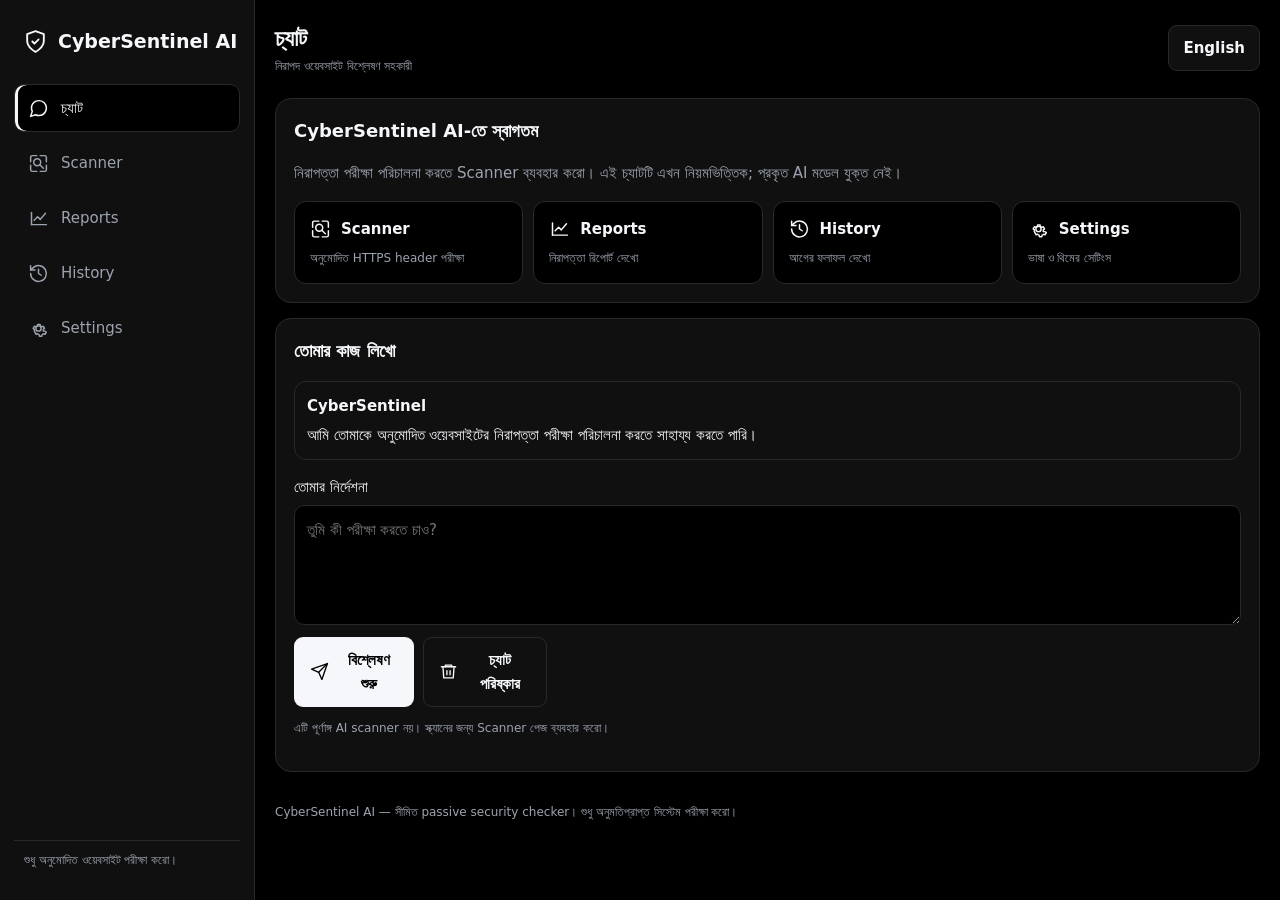
==== commit dadc4bff: "Update index.html" ====
--- a/static/index.html
+++ b/static/index.html
@@ -5,7 +5,9 @@
 <meta charset="utf-8">
 <meta name="viewport" content="width=device-width,initial-scale=1">
 <meta name="theme-color" content="#000000">
+<meta name="referrer" content="no-referrer">
 <title>CyberSentinel AI</title>
+
 <style>
 :root {
   color-scheme: dark;
@@ -16,17 +18,22 @@
   --text:#F5F7FA;
   --muted:#9CA3AF;
 }
+
 * { box-sizing:border-box; }
+
 body {
   margin:0;
   background:var(--bg);
   color:var(--text);
-  font:15px/1.6 system-ui,sans-serif;
-}
+  font:15px/1.6 system-ui,-apple-system,sans-serif;
+}
+
 button,a,select,textarea { font:inherit; }
 button { cursor:pointer; }
 a { color:inherit; text-decoration:none; }
+
 .layout { min-height:100vh; }
+
 .sidebar {
   position:fixed;
   inset:0 auto 0 0;
@@ -37,40 +44,86 @@
   z-index:20;
   display:flex;
   flex-direction:column;
-  gap:18px;
-}
+  gap:22px;
+  overflow-y:auto;
+}
+
 .brand {
+  display:flex;
+  align-items:center;
+  gap:10px;
   font-size:19px;
   font-weight:800;
   padding:6px 9px;
-}
-.brand span { color:var(--accent); }
-.nav { display:grid; gap:7px; }
+  white-space:nowrap;
+}
+
+.brand span { color:var(--text); }
+
+.icon {
+  width:21px;
+  height:21px;
+  flex:0 0 21px;
+  display:block;
+  fill:none;
+  stroke:currentColor;
+  stroke-width:1.7;
+  stroke-linecap:round;
+  stroke-linejoin:round;
+}
+
+.brand .icon {
+  width:25px;
+  height:25px;
+  flex-basis:25px;
+  stroke-width:1.8;
+}
+
+.nav {
+  display:grid;
+  gap:7px;
+}
+
 .nav a {
-  display:block;
-  padding:12px 13px;
+  display:flex;
+  align-items:center;
+  gap:12px;
+  min-height:46px;
+  padding:11px 13px;
   border:1px solid transparent;
   border-radius:10px;
   color:var(--muted);
-}
-.nav a:hover,.nav a.active {
+  transition:background .15s ease,border-color .15s ease;
+}
+
+.nav a:hover,
+.nav a.active {
   color:var(--text);
   background:var(--bg);
   border-color:var(--line);
 }
-.nav a.active { box-shadow:inset 3px 0 var(--accent); }
+
+.nav a.active {
+  box-shadow:inset 3px 0 var(--text);
+}
+
+.nav a span { flex:1; }
+
 .sidebar-note {
   margin-top:auto;
   color:var(--muted);
   font-size:12px;
   padding:10px;
-}
+  border-top:1px solid var(--line);
+}
+
 main {
   margin-left:255px;
   padding:20px;
   width:calc(100% - 255px);
-  max-width:1150px;
-}
+  max-width:1400px;
+}
+
 .topbar {
   display:flex;
   align-items:center;
@@ -78,11 +131,19 @@
   gap:12px;
   margin-bottom:22px;
 }
-.top-left { display:flex; align-items:center; gap:12px; }
+
+.top-left {
+  display:flex;
+  align-items:center;
+  gap:12px;
+}
+
 h1 { font-size:23px; margin:0; }
 h2 { font-size:18px; margin:0 0 10px; }
+
 .muted { color:var(--muted); }
 .small { font-size:12px; }
+
 .panel {
   background:var(--panel);
   border:1px solid var(--line);
@@ -90,30 +151,64 @@
   padding:18px;
   margin:15px 0;
 }
+
 button {
-  border:0;
+  display:inline-flex;
+  align-items:center;
+  justify-content:center;
+  gap:8px;
+  border:1px solid transparent;
   border-radius:9px;
   padding:10px 14px;
-  background:var(--accent);
-  color:#06221f;
-  font-weight:750;
-}
+  background:var(--text);
+  color:#000;
+  font-weight:700;
+}
+
+button .icon {
+  width:19px;
+  height:19px;
+}
+
 .secondary {
   background:var(--panel);
   color:var(--text);
-  border:1px solid var(--line);
-}
+  border-color:var(--line);
+}
+
+button:focus-visible,
+a:focus-visible,
+textarea:focus-visible {
+  outline:2px solid var(--text);
+  outline-offset:3px;
+}
+
 #menuButton { display:none; }
-textarea,select {
+
+textarea {
+  display:block;
   width:100%;
+  min-height:120px;
   padding:12px;
   color:var(--text);
   background:var(--bg);
   border:1px solid var(--line);
   border-radius:10px;
-}
-textarea { min-height:120px; resize:vertical; }
-.actions { display:flex; gap:9px; flex-wrap:wrap; margin-top:12px; }
+  resize:vertical;
+}
+
+label {
+  display:block;
+  margin:12px 0 6px;
+}
+
+.actions {
+  display:flex;
+  gap:9px;
+  flex-wrap:wrap;
+  margin-top:12px;
+}
+
 .chat {
   display:flex;
   flex-direction:column;
@@ -122,64 +217,168 @@
   overflow:auto;
   margin:15px 0;
 }
+
 .message {
   border:1px solid var(--line);
   border-radius:12px;
   padding:12px;
   overflow-wrap:anywhere;
 }
-.message.user { border-color:var(--accent); }
+
+.message.user { border-color:#777; }
 .message strong { display:block; margin-bottom:5px; }
+
 .quicklinks {
   display:grid;
-  grid-template-columns:repeat(auto-fit,minmax(145px,1fr));
+  grid-template-columns:repeat(auto-fit,minmax(155px,1fr));
   gap:10px;
-}
+  margin-top:16px;
+}
+
 .quicklinks a {
+  display:flex;
+  flex-direction:column;
+  gap:8px;
+  min-width:0;
   padding:15px;
   border:1px solid var(--line);
   border-radius:12px;
   background:var(--bg);
-}
-.quicklinks a:hover { border-color:var(--accent); }
-.status { color:var(--accent); }
+  transition:border-color .15s ease;
+}
+
+.quicklinks a:hover { border-color:#777; }
+
+.quicklinks .quick-title {
+  display:flex;
+  align-items:center;
+  gap:10px;
+  font-weight:700;
+}
+
+.quicklinks .icon {
+  width:22px;
+  height:22px;
+}
+
+.status {
+  color:var(--text);
+  overflow-wrap:anywhere;
+}
+
 .overlay {
   display:none;
   position:fixed;
   inset:0;
-  background:#0009;
+  background:rgba(0,0,0,.7);
   z-index:15;
 }
+
 footer {
   color:var(--muted);
   font-size:12px;
   padding:16px 0;
 }
+
 @media(max-width:760px) {
   .sidebar {
     transform:translateX(-100%);
     transition:transform .2s ease;
     width:min(285px,85vw);
   }
-  body.menu-open .sidebar { transform:translateX(0); }
-  body.menu-open .overlay { display:block; }
-  main { margin-left:0; width:100%; padding:14px; }
-  #menuButton { display:inline-block; }
+
+  body.menu-open .sidebar {
+    transform:translateX(0);
+  }
+
+  body.menu-open .overlay {
+    display:block;
+  }
+
+  main {
+    margin-left:0;
+    width:100%;
+    padding:14px;
+  }
+
+  #menuButton { display:inline-flex; }
+
   h1 { font-size:20px; }
+
+  .panel { padding:15px; }
+
+  .quicklinks {
+    grid-template-columns:repeat(2,minmax(0,1fr));
+  }
+}
+
+@media(max-width:360px) {
+  .quicklinks { grid-template-columns:1fr; }
 }
 </style>
 </head>
+
 <body>
 <div class="layout">
+
+  <!-- Sidebar -->
   <aside class="sidebar" id="sidebar">
-    <div class="brand">🛡️ CyberSentinel <span>AI</span></div>
+
+    <a class="brand" href="/" aria-label="CyberSentinel AI Home">
+      <svg class="icon" viewBox="0 0 24 24" aria-hidden="true">
+        <path d="M12 22s8-4 8-11V5l-8-3-8 3v6c0 7 8 11 8 11z"/>
+        <path d="m9 12 2 2 4-4"/>
+      </svg>
+      <span style="color:var(--text)">CyberSentinel <span>AI</span></span>
+    </a>
 
     <nav class="nav" aria-label="Main navigation">
-      <a class="active" href="/" aria-current="page">💬 <span data-i="chat">চ্যাট</span></a>
-      <a href="/static/scanner.html">🔎 <span data-i="scanner">Scanner</span></a>
-      <a href="/static/reports.html">📊 <span data-i="reports">Reports</span></a>
-      <a href="/static/history.html">🕘 <span data-i="history">History</span></a>
-      <a href="/static/settings.html">⚙️ <span data-i="settings">Settings</span></a>
+
+      <a class="active" href="/" aria-current="page">
+        <svg class="icon" viewBox="0 0 24 24" aria-hidden="true">
+          <path d="M21 11.5a8.4 8.4 0 0 1-.9 3.8 8.5 8.5 0 0 1-7.6 4.7 8.4 8.4 0 0 1-3.8-.9L3 21l1.9-5.7a8.4 8.4 0 0 1-.9-3.8 8.5 8.5 0 0 1 4.7-7.6 8.4 8.4 0 0 1 3.8-.9h.5a8.5 8.5 0 0 1 8 8z"/>
+        </svg>
+        <span data-i="chat">চ্যাট</span>
+      </a>
+
+      <a href="/static/scanner.html">
+        <svg class="icon" viewBox="0 0 24 24" aria-hidden="true">
+          <path d="M10 3H5a2 2 0 0 0-2 2v5"/>
+          <path d="M14 3h5a2 2 0 0 1 2 2v5"/>
+          <path d="M3 14v5a2 2 0 0 0 2 2h5"/>
+          <path d="M14 21h5a2 2 0 0 0 2-2v-5"/>
+          <circle cx="10.5" cy="10.5" r="4"/>
+          <path d="m13.5 13.5 4 4"/>
+        </svg>
+        <span data-i="scanner">Scanner</span>
+      </a>
+
+      <a href="/static/reports.html">
+        <svg class="icon" viewBox="0 0 24 24" aria-hidden="true">
+          <path d="M4 19V5"/>
+          <path d="M4 19h17"/>
+          <path d="m7 14 4-4 3 3 6-7"/>
+        </svg>
+        <span data-i="reports">Reports</span>
+      </a>
+
+      <a href="/static/history.html">
+        <svg class="icon" viewBox="0 0 24 24" aria-hidden="true">
+          <path d="M3 12a9 9 0 1 0 3-6.7L3 8"/>
+          <path d="M3 3v5h5"/>
+          <path d="M12 7v5l3 2"/>
+        </svg>
+        <span data-i="history">History</span>
+      </a>
+
+      <a href="/static/settings.html">
+        <svg class="icon" viewBox="0 0 24 24" aria-hidden="true">
+          <circle cx="12" cy="12" r="3"/>
+          <path d="m19.4 15 .1.1 1.4 1.1-1.4 2.4-1.7-.6a8 8 0 0 1-1.7 1l-.3 1.8h-2.8l-.3-1.8a8 8 0 0 1-1.7-1l-1.7.6-1.4-2.4L7.3 15a8 8 0 0 1 0-2l-1.4-1.1 1.4-2.4 1.7.6a8 8 0 0 1 1.7-1l.3-1.8h2.8l.3 1.8a8 8 0 0 1 1.7 1l1.7-.6 1.4 2.4-1.4 1.1a8 8 0 0 1-.1 2z"/>
+        </svg>
+        <span data-i="settings">Settings</span>
+      </a>
+
     </nav>
 
     <div class="sidebar-note" data-i="sideNote">
@@ -189,12 +388,21 @@
 
   <div class="overlay" id="overlay"></div>
 
+  <!-- Main content -->
   <main>
+
     <header class="topbar">
       <div class="top-left">
+
         <button id="menuButton" class="secondary"
                 type="button" aria-label="Open menu"
-                aria-expanded="false">☰</button>
+                aria-expanded="false" aria-controls="sidebar">
+
+          <svg class="icon" viewBox="0 0 24 24" aria-hidden="true">
+            <path d="M4 6h16M4 12h16M4 18h16"/>
+          </svg>
+        </button>
+
         <div>
           <h1 data-i="pageTitle">চ্যাট</h1>
           <div class="muted small" data-i="subtitle">
@@ -202,6 +410,7 @@
           </div>
         </div>
       </div>
+
       <button id="languageButton" class="secondary" type="button">
         English
       </button>
@@ -209,40 +418,78 @@
 
     <section class="panel">
       <h2 data-i="welcomeTitle">CyberSentinel AI-তে স্বাগতম</h2>
+
       <p class="muted" data-i="welcomeText">
         নিরাপত্তা পরীক্ষা পরিচালনা করতে Scanner ব্যবহার করো।
         এই চ্যাটটি এখন নিয়মভিত্তিক; প্রকৃত AI মডেল যুক্ত নেই।
       </p>
+
       <div class="quicklinks">
+
         <a href="/static/scanner.html">
-          <strong>🔎 <span data-i="scanner">Scanner</span></strong>
+          <div class="quick-title">
+            <svg class="icon" viewBox="0 0 24 24" aria-hidden="true">
+              <path d="M10 3H5a2 2 0 0 0-2 2v5"/>
+              <path d="M14 3h5a2 2 0 0 1 2 2v5"/>
+              <path d="M3 14v5a2 2 0 0 0 2 2h5"/>
+              <path d="M14 21h5a2 2 0 0 0 2-2v-5"/>
+              <circle cx="10.5" cy="10.5" r="4"/>
+              <path d="m13.5 13.5 4 4"/>
+            </svg>
+            <span data-i="scanner">Scanner</span>
+          </div>
           <div class="muted small" data-i="scannerDesc">
             অনুমোদিত HTTPS header পরীক্ষা
           </div>
         </a>
+
         <a href="/static/reports.html">
-          <strong>📊 <span data-i="reports">Reports</span></strong>
+          <div class="quick-title">
+            <svg class="icon" viewBox="0 0 24 24" aria-hidden="true">
+              <path d="M4 19V5"/>
+              <path d="M4 19h17"/>
+              <path d="m7 14 4-4 3 3 6-7"/>
+            </svg>
+            <span data-i="reports">Reports</span>
+          </div>
           <div class="muted small" data-i="reportsDesc">
             নিরাপত্তা রিপোর্ট দেখো
           </div>
         </a>
+
         <a href="/static/history.html">
-          <strong>🕘 <span data-i="history">History</span></strong>
+          <div class="quick-title">
+            <svg class="icon" viewBox="0 0 24 24" aria-hidden="true">
+              <path d="M3 12a9 9 0 1 0 3-6.7L3 8"/>
+              <path d="M3 3v5h5"/>
+              <path d="M12 7v5l3 2"/>
+            </svg>
+            <span data-i="history">History</span>
+          </div>
           <div class="muted small" data-i="historyDesc">
             আগের ফলাফল দেখো
           </div>
         </a>
+
         <a href="/static/settings.html">
-          <strong>⚙️ <span data-i="settings">Settings</span></strong>
+          <div class="quick-title">
+            <svg class="icon" viewBox="0 0 24 24" aria-hidden="true">
+              <circle cx="12" cy="12" r="3"/>
+              <path d="m19.4 15 .1.1 1.4 1.1-1.4 2.4-1.7-.6a8 8 0 0 1-1.7 1l-.3 1.8h-2.8l-.3-1.8a8 8 0 0 1-1.7-1l-1.7.6-1.4-2.4L7.3 15a8 8 0 0 1 0-2l-1.4-1.1 1.4-2.4 1.7.6a8 8 0 0 1 1.7-1l.3-1.8h2.8l.3 1.8a8 8 0 0 1 1.7 1l1.7-.6 1.4 2.4-1.4 1.1a8 8 0 0 1-.1 2z"/>
+            </svg>
+            <span data-i="settings">Settings</span>
+          </div>
           <div class="muted small" data-i="settingsDesc">
             ভাষা ও থিমের সেটিংস
           </div>
         </a>
+
       </div>
     </section>
 
     <section class="panel">
       <h2 data-i="chatTitle">তোমার কাজ লিখো</h2>
+
       <div class="chat" id="chat" aria-live="polite">
         <div class="message">
           <strong>CyberSentinel</strong>
@@ -252,19 +499,36 @@
           </span>
         </div>
       </div>
+
       <label for="prompt" data-i="promptLabel">তোমার নির্দেশনা</label>
+
       <textarea id="prompt"
         placeholder="তুমি কী পরীক্ষা করতে চাও?"></textarea>
+
       <div class="actions">
-        <button id="sendButton" type="button" data-i="send">
-          বিশ্লেষণ শুরু
+        <button id="sendButton" type="button">
+          <svg class="icon" viewBox="0 0 24 24" aria-hidden="true">
+            <path d="m22 2-7 20-4-9-9-4Z"/>
+            <path d="M22 2 11 13"/>
+          </svg>
+          <span data-i="send">বিশ্লেষণ শুরু</span>
         </button>
-        <button id="clearButton" type="button" class="secondary"
-                data-i="clear">চ্যাট পরিষ্কার</button>
+
+        <button id="clearButton" type="button" class="secondary">
+          <svg class="icon" viewBox="0 0 24 24" aria-hidden="true">
+            <path d="M3 6h18"/>
+            <path d="M8 6V4h8v2"/>
+            <path d="m19 6-1 14H6L5 6"/>
+            <path d="M10 11v5M14 11v5"/>
+          </svg>
+          <span data-i="clear">চ্যাট পরিষ্কার</span>
+        </button>
       </div>
+
       <p class="muted small" data-i="notice">
         এটি পূর্ণাঙ্গ AI scanner নয়। স্ক্যানের জন্য Scanner পেজ ব্যবহার করো।
       </p>
+
       <p id="status" class="status" role="status" aria-live="polite"></p>
     </section>
 
@@ -272,6 +536,7 @@
       CyberSentinel AI — সীমিত passive security checker।
       শুধু অনুমতিপ্রাপ্ত সিস্টেম পরীক্ষা করো।
     </footer>
+
   </main>
 </div>
 
@@ -280,8 +545,11 @@
 
 const translations = {
   bn: {
-    chat:"চ্যাট", scanner:"Scanner", reports:"Reports",
-    history:"History", settings:"Settings",
+    chat:"চ্যাট",
+    scanner:"Scanner",
+    reports:"Reports",
+    history:"History",
+    settings:"Settings",
     sideNote:"শুধু অনুমোদিত ওয়েবসাইট পরীক্ষা করো।",
     pageTitle:"চ্যাট",
     subtitle:"নিরাপদ ওয়েবসাইট বিশ্লেষণ সহকারী",
@@ -296,16 +564,25 @@
     firstMessage:"আমি তোমাকে অনুমোদিত ওয়েবসাইটের নিরাপত্তা পরীক্ষা পরিচালনা করতে সাহায্য করতে পারি।",
     promptLabel:"তোমার নির্দেশনা",
     placeholder:"তুমি কী পরীক্ষা করতে চাও?",
-    send:"বিশ্লেষণ শুরু", clear:"চ্যাট পরিষ্কার",
+    send:"বিশ্লেষণ শুরু",
+    clear:"চ্যাট পরিষ্কার",
     notice:"এটি পূর্ণাঙ্গ AI scanner নয়। স্ক্যানের জন্য Scanner পেজ ব্যবহার করো।",
     footer:"CyberSentinel AI — সীমিত passive security checker। শুধু অনুমতিপ্রাপ্ত সিস্টেম পরীক্ষা করো।",
     empty:"প্রথমে তোমার নির্দেশনা লিখো।",
     response:"নিরাপত্তা পরীক্ষা করতে Scanner পেজ খোলো। শুধু নিজের বা লিখিত অনুমতিপ্রাপ্ত ডোমেইন পরীক্ষা করো।",
-    cleared:"চ্যাট পরিষ্কার করা হয়েছে।"
+    cleared:"চ্যাট পরিষ্কার করা হয়েছে।",
+    user:"তুমি",
+    assistant:"CyberSentinel",
+    menuOpen:"মেনু খোলো",
+    menuClose:"মেনু বন্ধ করো"
   },
+
   en: {
-    chat:"Chat", scanner:"Scanner", reports:"Reports",
-    history:"History", settings:"Settings",
+    chat:"Chat",
+    scanner:"Scanner",
+    reports:"Reports",
+    history:"History",
+    settings:"Settings",
     sideNote:"Only test authorized websites.",
     pageTitle:"Chat",
     subtitle:"Website security assistant",
@@ -320,12 +597,17 @@
     firstMessage:"I can help you run security checks on websites you are authorized to assess.",
     promptLabel:"Your instruction",
     placeholder:"What would you like to check?",
-    send:"Start analysis", clear:"Clear chat",
+    send:"Start analysis",
+    clear:"Clear chat",
     notice:"This is not a full AI scanner. Use the Scanner page to run checks.",
     footer:"CyberSentinel AI — limited passive security checker. Test authorized systems only.",
     empty:"Please enter an instruction first.",
     response:"Open the Scanner page to run a check. Only test domains you own or have written permission to assess.",
-    cleared:"Chat cleared."
+    cleared:"Chat cleared.",
+    user:"You",
+    assistant:"CyberSentinel",
+    menuOpen:"Open menu",
+    menuClose:"Close menu"
   }
 };
 
@@ -333,39 +615,59 @@
 
 function applyLanguage() {
   document.documentElement.lang = lang;
+
   document.querySelectorAll("[data-i]").forEach(el => {
     const key = el.dataset.i;
-    if (translations[lang][key]) {
-      el.textContent = translations[lang][key];
+    const value = translations[lang][key];
+
+    if (value !== undefined) {
+      el.textContent = value;
     }
   });
+
   $("languageButton").textContent = translations[lang].language;
   $("prompt").placeholder = translations[lang].placeholder;
+
+  updateMenuButton();
+}
+
+function updateMenuButton() {
+  const open = document.body.classList.contains("menu-open");
+  $("menuButton").setAttribute("aria-expanded", String(open));
+  $("menuButton").setAttribute(
+    "aria-label",
+    open ? translations[lang].menuClose : translations[lang].menuOpen
+  );
 }
 
 function addMessage(who, text) {
   const div = document.createElement("div");
   div.className = "message" + (who === "user" ? " user" : "");
+
   const strong = document.createElement("strong");
-  strong.textContent = who === "user" ? translations[lang].chat : "CyberSentinel";
+  strong.textContent = who === "user"
+    ? translations[lang].user
+    : translations[lang].assistant;
+
   const content = document.createElement("div");
   content.textContent = text;
+
   div.append(strong, content);
   $("chat").appendChild(div);
   $("chat").scrollTop = $("chat").scrollHeight;
 }
 
-$("menuButton").addEventListener("click", () => {
-  const open = document.body.classList.toggle("menu-open");
-  $("menuButton").setAttribute("aria-expanded", String(open));
-});
-
-$("overlay").addEventListener("click", closeMenu);
-
 function closeMenu() {
   document.body.classList.remove("menu-open");
-  $("menuButton").setAttribute("aria-expanded", "false");
-}
+  updateMenuButton();
+}
+
+$("menuButton").addEventListener("click", () => {
+  document.body.classList.toggle("menu-open");
+  updateMenuButton();
+});
+
+$("overlay").addEventListener("click", closeMenu);
 
 document.querySelectorAll(".nav a").forEach(link => {
   link.addEventListener("click", closeMenu);
@@ -374,64 +676,101 @@
 $("languageButton").addEventListener("click", () => {
   lang = lang === "bn" ? "en" : "bn";
   applyLanguage();
+
   try {
-    localStorage.setItem("cybersentinel.preferences",
-      JSON.stringify({
-        ...JSON.parse(localStorage.getItem("cybersentinel.preferences") || "{}"),
-        language: lang
-      })
+    const saved = JSON.parse(
+      localStorage.getItem("cybersentinel.preferences") || "{}"
+    );
+
+    saved.language = lang;
+
+    localStorage.setItem(
+      "cybersentinel.preferences",
+      JSON.stringify(saved)
     );
   } catch (_) {}
 });
 
 $("sendButton").addEventListener("click", () => {
   const prompt = $("prompt").value.trim();
+
   if (!prompt) {
     $("status").textContent = translations[lang].empty;
+    $("prompt").focus();
     return;
   }
 
   addMessage("user", prompt);
   $("prompt").value = "";
+
   addMessage("assistant", translations[lang].response);
   $("status").textContent = "";
 });
 
+$("prompt").addEventListener("keydown", event => {
+  if (event.key === "Enter" && (event.ctrlKey || event.metaKey)) {
+    event.preventDefault();
+    $("sendButton").click();
+  }
+});
+
 $("clearButton").addEventListener("click", () => {
   $("chat").replaceChildren();
+
   addMessage("assistant", translations[lang].cleared);
   $("status").textContent = "";
 });
+
+const themes = {
+  deep: {
+    bg:"#000000",
+    panel:"#101010",
+    line:"#292929",
+    accent:"#40E0C0",
+    text:"#F5F7FA",
+    muted:"#9CA3AF"
+  },
+  midnight: {
+    bg:"#0B1120",
+    panel:"#141E30",
+    line:"#2C3B50",
+    accent:"#38D9C0",
+    text:"#EEF5FF",
+    muted:"#9CACC3"
+  },
+  matrix: {
+    bg:"#020602",
+    panel:"#091109",
+    line:"#203520",
+    accent:"#39FF14",
+    text:"#E9FFE7",
+    muted:"#9BB49A"
+  },
+  purple: {
+    bg:"#0B0812",
+    panel:"#15101F",
+    line:"#352745",
+    accent:"#A78BFA",
+    text:"#F5F0FF",
+    muted:"#B8AACB"
+  },
+  light: {
+    bg:"#F4F6FA",
+    panel:"#FFFFFF",
+    line:"#D9E0EA",
+    accent:"#147D71",
+    text:"#152033",
+    muted:"#5C6B7E"
+  }
+};
 
 try {
   const saved = JSON.parse(
     localStorage.getItem("cybersentinel.preferences") || "{}"
   );
 
-  const themes = {
-    deep: {
-      bg:"#000000", panel:"#101010", line:"#292929",
-      accent:"#40E0C0", text:"#F5F7FA", muted:"#9CA3AF"
-    },
-    midnight: {
-      bg:"#0B1120", panel:"#141E30", line:"#2C3B50",
-      accent:"#38D9C0", text:"#EEF5FF", muted:"#9CACC3"
-    },
-    matrix: {
-      bg:"#020602", panel:"#091109", line:"#203520",
-      accent:"#39FF14", text:"#E9FFE7", muted:"#9BB49A"
-    },
-    purple: {
-      bg:"#0B0812", panel:"#15101F", line:"#352745",
-      accent:"#A78BFA", text:"#F5F0FF", muted:"#B8AACB"
-    },
-    light: {
-      bg:"#F4F6FA", panel:"#FFFFFF", line:"#D9E0EA",
-      accent:"#147D71", text:"#152033", muted:"#5C6B7E"
-    }
-  };
-
   const theme = themes[saved.theme] || themes.deep;
+
   Object.entries(theme).forEach(([key, value]) => {
     document.documentElement.style.setProperty("--" + key, value);
   });
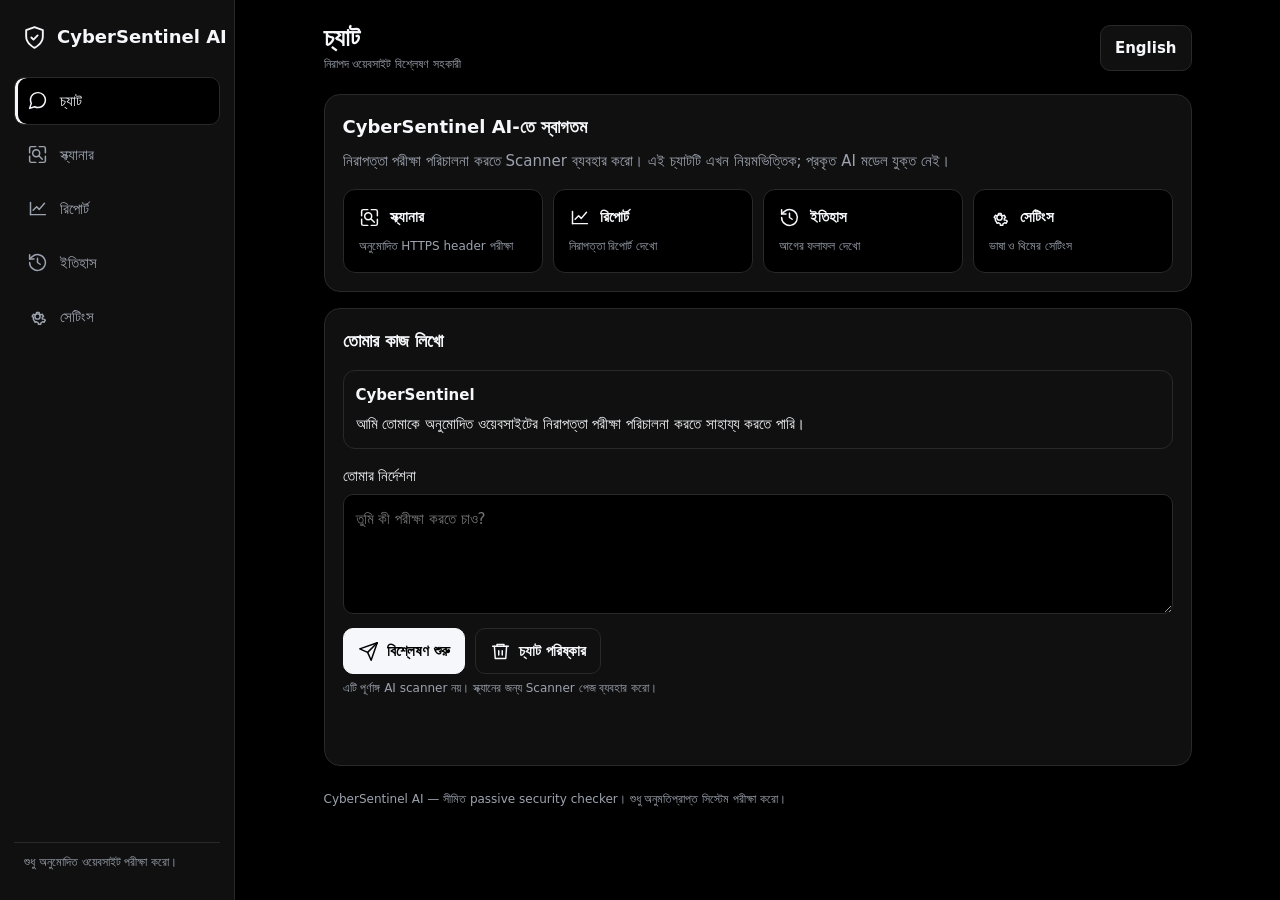
==== commit c0cc5679: "Update index.html" ====
--- a/static/index.html
+++ b/static/index.html
@@ -1,4 +1,3 @@
-
 <!doctype html>
 <html lang="bn">
 <head>
@@ -7,780 +6,186 @@
 <meta name="theme-color" content="#000000">
 <meta name="referrer" content="no-referrer">
 <title>CyberSentinel AI</title>
-
+<link rel="stylesheet" href="/static/shared.css">
+<script src="/static/shared.js"></script>
 <style>
-:root {
-  color-scheme: dark;
-  --bg:#000000;
-  --panel:#101010;
-  --line:#292929;
-  --accent:#40E0C0;
-  --text:#F5F7FA;
-  --muted:#9CA3AF;
-}
-
-* { box-sizing:border-box; }
-
-body {
-  margin:0;
-  background:var(--bg);
-  color:var(--text);
-  font:15px/1.6 system-ui,-apple-system,sans-serif;
-}
-
-button,a,select,textarea { font:inherit; }
-button { cursor:pointer; }
-a { color:inherit; text-decoration:none; }
-
-.layout { min-height:100vh; }
-
-.sidebar {
-  position:fixed;
-  inset:0 auto 0 0;
-  width:255px;
-  padding:20px 14px;
-  background:var(--panel);
-  border-right:1px solid var(--line);
-  z-index:20;
-  display:flex;
-  flex-direction:column;
-  gap:22px;
-  overflow-y:auto;
-}
-
-.brand {
-  display:flex;
-  align-items:center;
-  gap:10px;
-  font-size:19px;
-  font-weight:800;
-  padding:6px 9px;
-  white-space:nowrap;
-}
-
-.brand span { color:var(--text); }
-
-.icon {
-  width:21px;
-  height:21px;
-  flex:0 0 21px;
-  display:block;
-  fill:none;
-  stroke:currentColor;
-  stroke-width:1.7;
-  stroke-linecap:round;
-  stroke-linejoin:round;
-}
-
-.brand .icon {
-  width:25px;
-  height:25px;
-  flex-basis:25px;
-  stroke-width:1.8;
-}
-
-.nav {
-  display:grid;
-  gap:7px;
-}
-
-.nav a {
-  display:flex;
-  align-items:center;
-  gap:12px;
-  min-height:46px;
-  padding:11px 13px;
-  border:1px solid transparent;
-  border-radius:10px;
-  color:var(--muted);
-  transition:background .15s ease,border-color .15s ease;
-}
-
-.nav a:hover,
-.nav a.active {
-  color:var(--text);
-  background:var(--bg);
-  border-color:var(--line);
-}
-
-.nav a.active {
-  box-shadow:inset 3px 0 var(--text);
-}
-
-.nav a span { flex:1; }
-
-.sidebar-note {
-  margin-top:auto;
-  color:var(--muted);
-  font-size:12px;
-  padding:10px;
-  border-top:1px solid var(--line);
-}
-
-main {
-  margin-left:255px;
-  padding:20px;
-  width:calc(100% - 255px);
-  max-width:1400px;
-}
-
-.topbar {
-  display:flex;
-  align-items:center;
-  justify-content:space-between;
-  gap:12px;
-  margin-bottom:22px;
-}
-
-.top-left {
-  display:flex;
-  align-items:center;
-  gap:12px;
-}
-
-h1 { font-size:23px; margin:0; }
-h2 { font-size:18px; margin:0 0 10px; }
-
-.muted { color:var(--muted); }
-.small { font-size:12px; }
-
-.panel {
-  background:var(--panel);
-  border:1px solid var(--line);
-  border-radius:16px;
-  padding:18px;
-  margin:15px 0;
-}
-
-button {
-  display:inline-flex;
-  align-items:center;
-  justify-content:center;
-  gap:8px;
-  border:1px solid transparent;
-  border-radius:9px;
-  padding:10px 14px;
-  background:var(--text);
-  color:#000;
-  font-weight:700;
-}
-
-button .icon {
-  width:19px;
-  height:19px;
-}
-
-.secondary {
-  background:var(--panel);
-  color:var(--text);
-  border-color:var(--line);
-}
-
-button:focus-visible,
-a:focus-visible,
-textarea:focus-visible {
-  outline:2px solid var(--text);
-  outline-offset:3px;
-}
-
-#menuButton { display:none; }
-
-textarea {
-  display:block;
-  width:100%;
-  min-height:120px;
-  padding:12px;
-  color:var(--text);
-  background:var(--bg);
-  border:1px solid var(--line);
-  border-radius:10px;
-  resize:vertical;
-}
-
-label {
-  display:block;
-  margin:12px 0 6px;
-}
-
-.actions {
-  display:flex;
-  gap:9px;
-  flex-wrap:wrap;
-  margin-top:12px;
-}
-
-.chat {
-  display:flex;
-  flex-direction:column;
-  gap:10px;
-  max-height:430px;
-  overflow:auto;
-  margin:15px 0;
-}
-
-.message {
-  border:1px solid var(--line);
-  border-radius:12px;
-  padding:12px;
-  overflow-wrap:anywhere;
-}
-
-.message.user { border-color:#777; }
-.message strong { display:block; margin-bottom:5px; }
-
-.quicklinks {
-  display:grid;
-  grid-template-columns:repeat(auto-fit,minmax(155px,1fr));
-  gap:10px;
-  margin-top:16px;
-}
-
-.quicklinks a {
-  display:flex;
-  flex-direction:column;
-  gap:8px;
-  min-width:0;
-  padding:15px;
-  border:1px solid var(--line);
-  border-radius:12px;
-  background:var(--bg);
-  transition:border-color .15s ease;
-}
-
-.quicklinks a:hover { border-color:#777; }
-
-.quicklinks .quick-title {
-  display:flex;
-  align-items:center;
-  gap:10px;
-  font-weight:700;
-}
-
-.quicklinks .icon {
-  width:22px;
-  height:22px;
-}
-
-.status {
-  color:var(--text);
-  overflow-wrap:anywhere;
-}
-
-.overlay {
-  display:none;
-  position:fixed;
-  inset:0;
-  background:rgba(0,0,0,.7);
-  z-index:15;
-}
-
-footer {
-  color:var(--muted);
-  font-size:12px;
-  padding:16px 0;
-}
-
-@media(max-width:760px) {
-  .sidebar {
-    transform:translateX(-100%);
-    transition:transform .2s ease;
-    width:min(285px,85vw);
-  }
-
-  body.menu-open .sidebar {
-    transform:translateX(0);
-  }
-
-  body.menu-open .overlay {
-    display:block;
-  }
-
-  main {
-    margin-left:0;
-    width:100%;
-    padding:14px;
-  }
-
-  #menuButton { display:inline-flex; }
-
-  h1 { font-size:20px; }
-
-  .panel { padding:15px; }
-
-  .quicklinks {
-    grid-template-columns:repeat(2,minmax(0,1fr));
-  }
-}
-
-@media(max-width:360px) {
-  .quicklinks { grid-template-columns:1fr; }
-}
+.chat{display:flex;flex-direction:column;gap:10px;max-height:430px;overflow:auto;margin:15px 0}
+.message{border:1px solid var(--line);border-radius:12px;padding:12px;overflow-wrap:anywhere}
+.message.user{border-color:var(--muted)}
+.message strong{display:block;margin-bottom:5px}
+textarea{display:block;width:100%;min-height:120px;padding:12px;color:var(--text);background:var(--bg);border:1px solid var(--line);border-radius:10px;resize:vertical;font:inherit}
+textarea:focus-visible{outline:2px solid var(--text);outline-offset:3px}
+.quicklinks{display:grid;grid-template-columns:repeat(auto-fit,minmax(155px,1fr));gap:10px;margin-top:16px}
+.quicklinks a{display:flex;flex-direction:column;gap:8px;min-width:0;padding:15px;border:1px solid var(--line);border-radius:12px;background:var(--bg)}
+.quicklinks a:hover{border-color:var(--muted)}
+.quick-title{display:flex;align-items:center;gap:10px;font-weight:700}
+footer{color:var(--muted);font-size:12px;padding:8px 0}
 </style>
 </head>
-
-<body>
-<div class="layout">
-
-  <!-- Sidebar -->
-  <aside class="sidebar" id="sidebar">
-
-    <a class="brand" href="/" aria-label="CyberSentinel AI Home">
-      <svg class="icon" viewBox="0 0 24 24" aria-hidden="true">
-        <path d="M12 22s8-4 8-11V5l-8-3-8 3v6c0 7 8 11 8 11z"/>
-        <path d="m9 12 2 2 4-4"/>
-      </svg>
-      <span style="color:var(--text)">CyberSentinel <span>AI</span></span>
-    </a>
-
-    <nav class="nav" aria-label="Main navigation">
-
-      <a class="active" href="/" aria-current="page">
-        <svg class="icon" viewBox="0 0 24 24" aria-hidden="true">
-          <path d="M21 11.5a8.4 8.4 0 0 1-.9 3.8 8.5 8.5 0 0 1-7.6 4.7 8.4 8.4 0 0 1-3.8-.9L3 21l1.9-5.7a8.4 8.4 0 0 1-.9-3.8 8.5 8.5 0 0 1 4.7-7.6 8.4 8.4 0 0 1 3.8-.9h.5a8.5 8.5 0 0 1 8 8z"/>
-        </svg>
-        <span data-i="chat">চ্যাট</span>
-      </a>
-
-      <a href="/static/scanner.html">
-        <svg class="icon" viewBox="0 0 24 24" aria-hidden="true">
-          <path d="M10 3H5a2 2 0 0 0-2 2v5"/>
-          <path d="M14 3h5a2 2 0 0 1 2 2v5"/>
-          <path d="M3 14v5a2 2 0 0 0 2 2h5"/>
-          <path d="M14 21h5a2 2 0 0 0 2-2v-5"/>
-          <circle cx="10.5" cy="10.5" r="4"/>
-          <path d="m13.5 13.5 4 4"/>
-        </svg>
-        <span data-i="scanner">Scanner</span>
-      </a>
-
-      <a href="/static/reports.html">
-        <svg class="icon" viewBox="0 0 24 24" aria-hidden="true">
-          <path d="M4 19V5"/>
-          <path d="M4 19h17"/>
-          <path d="m7 14 4-4 3 3 6-7"/>
-        </svg>
-        <span data-i="reports">Reports</span>
-      </a>
-
-      <a href="/static/history.html">
-        <svg class="icon" viewBox="0 0 24 24" aria-hidden="true">
-          <path d="M3 12a9 9 0 1 0 3-6.7L3 8"/>
-          <path d="M3 3v5h5"/>
-          <path d="M12 7v5l3 2"/>
-        </svg>
-        <span data-i="history">History</span>
-      </a>
-
-      <a href="/static/settings.html">
-        <svg class="icon" viewBox="0 0 24 24" aria-hidden="true">
-          <circle cx="12" cy="12" r="3"/>
-          <path d="m19.4 15 .1.1 1.4 1.1-1.4 2.4-1.7-.6a8 8 0 0 1-1.7 1l-.3 1.8h-2.8l-.3-1.8a8 8 0 0 1-1.7-1l-1.7.6-1.4-2.4L7.3 15a8 8 0 0 1 0-2l-1.4-1.1 1.4-2.4 1.7.6a8 8 0 0 1 1.7-1l.3-1.8h2.8l.3 1.8a8 8 0 0 1 1.7 1l1.7-.6 1.4 2.4-1.4 1.1a8 8 0 0 1-.1 2z"/>
-        </svg>
-        <span data-i="settings">Settings</span>
-      </a>
-
-    </nav>
-
-    <div class="sidebar-note" data-i="sideNote">
-      শুধু অনুমোদিত ওয়েবসাইট পরীক্ষা করো।
-    </div>
-  </aside>
-
-  <div class="overlay" id="overlay"></div>
-
-  <!-- Main content -->
+<body data-page="chat">
+<div class="layout vertical" id="layout">
   <main>
-
     <header class="topbar">
       <div class="top-left">
-
-        <button id="menuButton" class="secondary"
-                type="button" aria-label="Open menu"
-                aria-expanded="false" aria-controls="sidebar">
-
-          <svg class="icon" viewBox="0 0 24 24" aria-hidden="true">
-            <path d="M4 6h16M4 12h16M4 18h16"/>
-          </svg>
-        </button>
-
         <div>
           <h1 data-i="pageTitle">চ্যাট</h1>
-          <div class="muted small" data-i="subtitle">
-            নিরাপদ ওয়েবসাইট বিশ্লেষণ সহকারী
-          </div>
+          <div class="muted small" data-i="subtitle">নিরাপদ ওয়েবসাইট বিশ্লেষণ সহকারী</div>
         </div>
       </div>
-
-      <button id="languageButton" class="secondary" type="button">
-        English
-      </button>
     </header>
 
     <section class="panel">
       <h2 data-i="welcomeTitle">CyberSentinel AI-তে স্বাগতম</h2>
-
-      <p class="muted" data-i="welcomeText">
-        নিরাপত্তা পরীক্ষা পরিচালনা করতে Scanner ব্যবহার করো।
-        এই চ্যাটটি এখন নিয়মভিত্তিক; প্রকৃত AI মডেল যুক্ত নেই।
-      </p>
-
+      <p data-i="welcomeText">নিরাপত্তা পরীক্ষা পরিচালনা করতে Scanner ব্যবহার করো। এই চ্যাটটি এখন নিয়মভিত্তিক; প্রকৃত AI মডেল যুক্ত নেই।</p>
       <div class="quicklinks">
-
         <a href="/static/scanner.html">
           <div class="quick-title">
-            <svg class="icon" viewBox="0 0 24 24" aria-hidden="true">
-              <path d="M10 3H5a2 2 0 0 0-2 2v5"/>
-              <path d="M14 3h5a2 2 0 0 1 2 2v5"/>
-              <path d="M3 14v5a2 2 0 0 0 2 2h5"/>
-              <path d="M14 21h5a2 2 0 0 0 2-2v-5"/>
-              <circle cx="10.5" cy="10.5" r="4"/>
-              <path d="m13.5 13.5 4 4"/>
-            </svg>
-            <span data-i="scanner">Scanner</span>
+            <svg class="icon" viewBox="0 0 24 24" aria-hidden="true"><path d="M10 3H5a2 2 0 0 0-2 2v5"/><path d="M14 3h5a2 2 0 0 1 2 2v5"/><path d="M3 14v5a2 2 0 0 0 2 2h5"/><path d="M14 21h5a2 2 0 0 0 2-2v-5"/><circle cx="10.5" cy="10.5" r="4"/><path d="m13.5 13.5 4 4"/></svg>
+            <span data-i="scanner">স্ক্যানার</span>
           </div>
-          <div class="muted small" data-i="scannerDesc">
-            অনুমোদিত HTTPS header পরীক্ষা
-          </div>
+          <div class="muted small" data-i="scannerDesc">অনুমোদিত HTTPS header পরীক্ষা</div>
         </a>
-
         <a href="/static/reports.html">
           <div class="quick-title">
-            <svg class="icon" viewBox="0 0 24 24" aria-hidden="true">
-              <path d="M4 19V5"/>
-              <path d="M4 19h17"/>
-              <path d="m7 14 4-4 3 3 6-7"/>
-            </svg>
-            <span data-i="reports">Reports</span>
+            <svg class="icon" viewBox="0 0 24 24" aria-hidden="true"><path d="M4 19V5"/><path d="M4 19h17"/><path d="m7 14 4-4 3 3 6-7"/></svg>
+            <span data-i="reports">রিপোর্ট</span>
           </div>
-          <div class="muted small" data-i="reportsDesc">
-            নিরাপত্তা রিপোর্ট দেখো
-          </div>
+          <div class="muted small" data-i="reportsDesc">নিরাপত্তা রিপোর্ট দেখো</div>
         </a>
-
         <a href="/static/history.html">
           <div class="quick-title">
-            <svg class="icon" viewBox="0 0 24 24" aria-hidden="true">
-              <path d="M3 12a9 9 0 1 0 3-6.7L3 8"/>
-              <path d="M3 3v5h5"/>
-              <path d="M12 7v5l3 2"/>
-            </svg>
-            <span data-i="history">History</span>
+            <svg class="icon" viewBox="0 0 24 24" aria-hidden="true"><path d="M3 12a9 9 0 1 0 3-6.7L3 8"/><path d="M3 3v5h5"/><path d="M12 7v5l3 2"/></svg>
+            <span data-i="history">ইতিহাস</span>
           </div>
-          <div class="muted small" data-i="historyDesc">
-            আগের ফলাফল দেখো
-          </div>
+          <div class="muted small" data-i="historyDesc">আগের ফলাফল দেখো</div>
         </a>
-
         <a href="/static/settings.html">
           <div class="quick-title">
-            <svg class="icon" viewBox="0 0 24 24" aria-hidden="true">
-              <circle cx="12" cy="12" r="3"/>
-              <path d="m19.4 15 .1.1 1.4 1.1-1.4 2.4-1.7-.6a8 8 0 0 1-1.7 1l-.3 1.8h-2.8l-.3-1.8a8 8 0 0 1-1.7-1l-1.7.6-1.4-2.4L7.3 15a8 8 0 0 1 0-2l-1.4-1.1 1.4-2.4 1.7.6a8 8 0 0 1 1.7-1l.3-1.8h2.8l.3 1.8a8 8 0 0 1 1.7 1l1.7-.6 1.4 2.4-1.4 1.1a8 8 0 0 1-.1 2z"/>
-            </svg>
-            <span data-i="settings">Settings</span>
+            <svg class="icon" viewBox="0 0 24 24" aria-hidden="true"><circle cx="12" cy="12" r="3"/><path d="m19.4 15 .1.1 1.4 1.1-1.4 2.4-1.7-.6a8 8 0 0 1-1.7 1l-.3 1.8h-2.8l-.3-1.8a8 8 0 0 1-1.7-1l-1.7.6-1.4-2.4L7.3 15a8 8 0 0 1 0-2l-1.4-1.1 1.4-2.4 1.7.6a8 8 0 0 1 1.7-1l.3-1.8h2.8l.3 1.8a8 8 0 0 1 1.7 1l1.7-.6 1.4 2.4-1.4 1.1a8 8 0 0 1-.1 2z"/></svg>
+            <span data-i="settings">সেটিংস</span>
           </div>
-          <div class="muted small" data-i="settingsDesc">
-            ভাষা ও থিমের সেটিংস
-          </div>
+          <div class="muted small" data-i="settingsDesc">ভাষা ও থিমের সেটিংস</div>
         </a>
-
       </div>
     </section>
 
     <section class="panel">
       <h2 data-i="chatTitle">তোমার কাজ লিখো</h2>
-
-      <div class="chat" id="chat" aria-live="polite">
-        <div class="message">
-          <strong>CyberSentinel</strong>
-          <span data-i="firstMessage">
-            আমি তোমাকে অনুমোদিত ওয়েবসাইটের নিরাপত্তা পরীক্ষা
-            পরিচালনা করতে সাহায্য করতে পারি।
-          </span>
-        </div>
-      </div>
+      <div class="chat" id="chat" aria-live="polite"></div>
 
       <label for="prompt" data-i="promptLabel">তোমার নির্দেশনা</label>
-
-      <textarea id="prompt"
-        placeholder="তুমি কী পরীক্ষা করতে চাও?"></textarea>
+      <textarea id="prompt" data-ph="placeholder"></textarea>
 
       <div class="actions">
-        <button id="sendButton" type="button">
-          <svg class="icon" viewBox="0 0 24 24" aria-hidden="true">
-            <path d="m22 2-7 20-4-9-9-4Z"/>
-            <path d="M22 2 11 13"/>
-          </svg>
+        <button id="sendButton" type="button" class="primary">
+          <svg class="icon" viewBox="0 0 24 24" aria-hidden="true"><path d="m22 2-7 20-4-9-9-4Z"/><path d="M22 2 11 13"/></svg>
           <span data-i="send">বিশ্লেষণ শুরু</span>
         </button>
-
-        <button id="clearButton" type="button" class="secondary">
-          <svg class="icon" viewBox="0 0 24 24" aria-hidden="true">
-            <path d="M3 6h18"/>
-            <path d="M8 6V4h8v2"/>
-            <path d="m19 6-1 14H6L5 6"/>
-            <path d="M10 11v5M14 11v5"/>
-          </svg>
+        <button id="clearButton" type="button">
+          <svg class="icon" viewBox="0 0 24 24" aria-hidden="true"><path d="M3 6h18"/><path d="M8 6V4h8v2"/><path d="m19 6-1 14H6L5 6"/><path d="M10 11v5M14 11v5"/></svg>
           <span data-i="clear">চ্যাট পরিষ্কার</span>
         </button>
       </div>
 
-      <p class="muted small" data-i="notice">
-        এটি পূর্ণাঙ্গ AI scanner নয়। স্ক্যানের জন্য Scanner পেজ ব্যবহার করো।
-      </p>
-
-      <p id="status" class="status" role="status" aria-live="polite"></p>
+      <p class="muted small" data-i="notice">এটি পূর্ণাঙ্গ AI scanner নয়। স্ক্যানের জন্য Scanner পেজ ব্যবহার করো।</p>
+      <p id="status" role="status" aria-live="polite"></p>
     </section>
 
-    <footer data-i="footer">
-      CyberSentinel AI — সীমিত passive security checker।
-      শুধু অনুমতিপ্রাপ্ত সিস্টেম পরীক্ষা করো।
-    </footer>
-
+    <footer data-i="footer">CyberSentinel AI — সীমিত passive security checker। শুধু অনুমতিপ্রাপ্ত সিস্টেম পরীক্ষা করো।</footer>
   </main>
 </div>
 
 <script>
+"use strict";
 const $ = id => document.getElementById(id);
 
-const translations = {
+const DICT = {
   bn: {
-    chat:"চ্যাট",
-    scanner:"Scanner",
-    reports:"Reports",
-    history:"History",
-    settings:"Settings",
-    sideNote:"শুধু অনুমোদিত ওয়েবসাইট পরীক্ষা করো।",
-    pageTitle:"চ্যাট",
-    subtitle:"নিরাপদ ওয়েবসাইট বিশ্লেষণ সহকারী",
-    language:"English",
+    pageTitle:"চ্যাট", subtitle:"নিরাপদ ওয়েবসাইট বিশ্লেষণ সহকারী",
     welcomeTitle:"CyberSentinel AI-তে স্বাগতম",
-    welcomeText:"নিরাপত্তা পরীক্ষা পরিচালনা করতে Scanner ব্যবহার করো। এই চ্যাটটি এখন নিয়মভিত্তিক; প্রকৃত AI মডেল যুক্ত নেই।",
-    scannerDesc:"অনুমোদিত HTTPS header পরীক্ষা",
-    reportsDesc:"নিরাপত্তা রিপোর্ট দেখো",
-    historyDesc:"আগের ফলাফল দেখো",
-    settingsDesc:"ভাষা ও থিমের সেটিংস",
-    chatTitle:"তোমার কাজ লিখো",
-    firstMessage:"আমি তোমাকে অনুমোদিত ওয়েবসাইটের নিরাপত্তা পরীক্ষা পরিচালনা করতে সাহায্য করতে পারি।",
-    promptLabel:"তোমার নির্দেশনা",
+    welcomeText:"নিরাপত্তা পরীক্ষা পরিচালনা করতে Scanner ব্যবহার করো। এই চ্যাটটি এখন নিয়মভিত্তিক; প্রকৃত AI মডেল যুক্ত নেই।",
+    scanner:"স্ক্যানার", reports:"রিপোর্ট", history:"ইতিহাস", settings:"সেটিংস",
+    scannerDesc:"অনুমোদিত HTTPS header পরীক্ষা", reportsDesc:"নিরাপত্তা রিপোর্ট দেখো",
+    historyDesc:"আগের ফলাফল দেখো", settingsDesc:"ভাষা ও থিমের সেটিংস",
+    chatTitle:"তোমার কাজ লিখো", promptLabel:"তোমার নির্দেশনা",
     placeholder:"তুমি কী পরীক্ষা করতে চাও?",
-    send:"বিশ্লেষণ শুরু",
-    clear:"চ্যাট পরিষ্কার",
-    notice:"এটি পূর্ণাঙ্গ AI scanner নয়। স্ক্যানের জন্য Scanner পেজ ব্যবহার করো।",
+    send:"বিশ্লেষণ শুরু", clear:"চ্যাট পরিষ্কার",
+    notice:"এটি পূর্ণাঙ্গ AI scanner নয়। স্ক্যানের জন্য Scanner পেজ ব্যবহার করো।",
     footer:"CyberSentinel AI — সীমিত passive security checker। শুধু অনুমতিপ্রাপ্ত সিস্টেম পরীক্ষা করো।",
     empty:"প্রথমে তোমার নির্দেশনা লিখো।",
     response:"নিরাপত্তা পরীক্ষা করতে Scanner পেজ খোলো। শুধু নিজের বা লিখিত অনুমতিপ্রাপ্ত ডোমেইন পরীক্ষা করো।",
-    cleared:"চ্যাট পরিষ্কার করা হয়েছে।",
-    user:"তুমি",
-    assistant:"CyberSentinel",
-    menuOpen:"মেনু খোলো",
-    menuClose:"মেনু বন্ধ করো"
+    cleared:"চ্যাট পরিষ্কার করা হয়েছে।",
+    first:"আমি তোমাকে অনুমোদিত ওয়েবসাইটের নিরাপত্তা পরীক্ষা পরিচালনা করতে সাহায্য করতে পারি।",
+    user:"তুমি", assistant:"CyberSentinel"
   },
-
   en: {
-    chat:"Chat",
-    scanner:"Scanner",
-    reports:"Reports",
-    history:"History",
-    settings:"Settings",
-    sideNote:"Only test authorized websites.",
-    pageTitle:"Chat",
-    subtitle:"Website security assistant",
-    language:"বাংলা",
+    pageTitle:"Chat", subtitle:"Website security assistant",
     welcomeTitle:"Welcome to CyberSentinel AI",
     welcomeText:"Use Scanner to run a security check. This chat is rule-based; no real AI model is connected.",
-    scannerDesc:"Authorized HTTPS header check",
-    reportsDesc:"View security reports",
-    historyDesc:"View previous results",
-    settingsDesc:"Language and theme settings",
-    chatTitle:"Describe your task",
-    firstMessage:"I can help you run security checks on websites you are authorized to assess.",
-    promptLabel:"Your instruction",
+    scanner:"Scanner", reports:"Reports", history:"History", settings:"Settings",
+    scannerDesc:"Authorized HTTPS header check", reportsDesc:"View security reports",
+    historyDesc:"View previous results", settingsDesc:"Language and theme settings",
+    chatTitle:"Describe your task", promptLabel:"Your instruction",
     placeholder:"What would you like to check?",
-    send:"Start analysis",
-    clear:"Clear chat",
+    send:"Start analysis", clear:"Clear chat",
     notice:"This is not a full AI scanner. Use the Scanner page to run checks.",
     footer:"CyberSentinel AI — limited passive security checker. Test authorized systems only.",
     empty:"Please enter an instruction first.",
     response:"Open the Scanner page to run a check. Only test domains you own or have written permission to assess.",
     cleared:"Chat cleared.",
-    user:"You",
-    assistant:"CyberSentinel",
-    menuOpen:"Open menu",
-    menuClose:"Close menu"
+    first:"I can help you run security checks on websites you are authorized to assess.",
+    user:"You", assistant:"CyberSentinel"
   }
 };
 
-let lang = "bn";
+// Messages are stored as {who, key|text} so they re-translate on language change.
+let messages = [{ who: "assistant", key: "first" }];
+const T = k => CS.t(k);
 
-function applyLanguage() {
-  document.documentElement.lang = lang;
-
-  document.querySelectorAll("[data-i]").forEach(el => {
-    const key = el.dataset.i;
-    const value = translations[lang][key];
-
-    if (value !== undefined) {
-      el.textContent = value;
-    }
+function renderChat() {
+  const box = $("chat");
+  box.replaceChildren();
+  messages.forEach(m => {
+    const div = document.createElement("div");
+    div.className = "message" + (m.who === "user" ? " user" : "");
+    const strong = document.createElement("strong");
+    strong.textContent = m.who === "user" ? T("user") : T("assistant");
+    const body = document.createElement("div");
+    body.textContent = m.key ? T(m.key) : m.text;
+    div.append(strong, body);
+    box.append(div);
   });
-
-  $("languageButton").textContent = translations[lang].language;
-  $("prompt").placeholder = translations[lang].placeholder;
-
-  updateMenuButton();
+  box.scrollTop = box.scrollHeight;
 }
 
-function updateMenuButton() {
-  const open = document.body.classList.contains("menu-open");
-  $("menuButton").setAttribute("aria-expanded", String(open));
-  $("menuButton").setAttribute(
-    "aria-label",
-    open ? translations[lang].menuClose : translations[lang].menuOpen
-  );
-}
-
-function addMessage(who, text) {
-  const div = document.createElement("div");
-  div.className = "message" + (who === "user" ? " user" : "");
-
-  const strong = document.createElement("strong");
-  strong.textContent = who === "user"
-    ? translations[lang].user
-    : translations[lang].assistant;
-
-  const content = document.createElement("div");
-  content.textContent = text;
-
-  div.append(strong, content);
-  $("chat").appendChild(div);
-  $("chat").scrollTop = $("chat").scrollHeight;
-}
-
-function closeMenu() {
-  document.body.classList.remove("menu-open");
-  updateMenuButton();
-}
-
-$("menuButton").addEventListener("click", () => {
-  document.body.classList.toggle("menu-open");
-  updateMenuButton();
-});
-
-$("overlay").addEventListener("click", closeMenu);
-
-document.querySelectorAll(".nav a").forEach(link => {
-  link.addEventListener("click", closeMenu);
-});
-
-$("languageButton").addEventListener("click", () => {
-  lang = lang === "bn" ? "en" : "bn";
-  applyLanguage();
-
-  try {
-    const saved = JSON.parse(
-      localStorage.getItem("cybersentinel.preferences") || "{}"
-    );
-
-    saved.language = lang;
-
-    localStorage.setItem(
-      "cybersentinel.preferences",
-      JSON.stringify(saved)
-    );
-  } catch (_) {}
-});
+CS.init({ dict: DICT, onChange: renderChat });
 
 $("sendButton").addEventListener("click", () => {
-  const prompt = $("prompt").value.trim();
-
-  if (!prompt) {
-    $("status").textContent = translations[lang].empty;
+  const text = $("prompt").value.trim();
+  if (!text) {
+    $("status").textContent = T("empty");
     $("prompt").focus();
     return;
   }
-
-  addMessage("user", prompt);
+  messages.push({ who: "user", text });
+  messages.push({ who: "assistant", key: "response" });
   $("prompt").value = "";
-
-  addMessage("assistant", translations[lang].response);
   $("status").textContent = "";
+  renderChat();
 });
 
-$("prompt").addEventListener("keydown", event => {
-  if (event.key === "Enter" && (event.ctrlKey || event.metaKey)) {
-    event.preventDefault();
+$("prompt").addEventListener("keydown", e => {
+  if (e.key === "Enter" && (e.ctrlKey || e.metaKey)) {
+    e.preventDefault();
     $("sendButton").click();
   }
 });
 
 $("clearButton").addEventListener("click", () => {
-  $("chat").replaceChildren();
-
-  addMessage("assistant", translations[lang].cleared);
+  messages = [{ who: "assistant", key: "cleared" }];
   $("status").textContent = "";
+  renderChat();
 });
-
-const themes = {
-  deep: {
-    bg:"#000000",
-    panel:"#101010",
-    line:"#292929",
-    accent:"#40E0C0",
-    text:"#F5F7FA",
-    muted:"#9CA3AF"
-  },
-  midnight: {
-    bg:"#0B1120",
-    panel:"#141E30",
-    line:"#2C3B50",
-    accent:"#38D9C0",
-    text:"#EEF5FF",
-    muted:"#9CACC3"
-  },
-  matrix: {
-    bg:"#020602",
-    panel:"#091109",
-    line:"#203520",
-    accent:"#39FF14",
-    text:"#E9FFE7",
-    muted:"#9BB49A"
-  },
-  purple: {
-    bg:"#0B0812",
-    panel:"#15101F",
-    line:"#352745",
-    accent:"#A78BFA",
-    text:"#F5F0FF",
-    muted:"#B8AACB"
-  },
-  light: {
-    bg:"#F4F6FA",
-    panel:"#FFFFFF",
-    line:"#D9E0EA",
-    accent:"#147D71",
-    text:"#152033",
-    muted:"#5C6B7E"
-  }
-};
-
-try {
-  const saved = JSON.parse(
-    localStorage.getItem("cybersentinel.preferences") || "{}"
-  );
-
-  const theme = themes[saved.theme] || themes.deep;
-
-  Object.entries(theme).forEach(([key, value]) => {
-    document.documentElement.style.setProperty("--" + key, value);
-  });
-
-  if (saved.language === "bn" || saved.language === "en") {
-    lang = saved.language;
-  }
-} catch (_) {}
-
-applyLanguage();
 </script>
 </body>
 </html>
--- a/static/shared.css
+++ b/static/shared.css
@@ -0,0 +1,95 @@
+:root{color-scheme:dark;--bg:#000;--panel:#101010;--line:#292929;--accent:#40E0C0;--text:#F5F7FA;--muted:#9CA3AF}
+*{box-sizing:border-box}
+body{margin:0;background:var(--bg);color:var(--text);font:15px/1.6 system-ui,-apple-system,sans-serif}
+button,input,select,textarea{font:inherit}
+button,a{-webkit-tap-highlight-color:transparent}
+a{color:inherit;text-decoration:none}
+.hidden{display:none!important}
+.muted,p{color:var(--muted)}
+.small{font-size:12px}
+
+.icon{width:21px;height:21px;flex:0 0 21px;display:block;fill:none;stroke:currentColor;stroke-width:1.7;stroke-linecap:round;stroke-linejoin:round}
+
+.layout{min-height:100vh}
+
+/* Sidebar */
+.sidebar{background:var(--panel);border-color:var(--line);padding:18px 14px;display:flex;flex-direction:column;gap:20px;z-index:30}
+.brand{display:flex;align-items:center;gap:10px;font-size:18px;font-weight:800;padding:5px 8px;white-space:nowrap}
+.brand .icon{width:25px;height:25px;flex-basis:25px;stroke-width:1.8}
+.nav{display:grid;gap:6px}
+.nav a{display:flex;align-items:center;gap:12px;min-height:44px;padding:11px 12px;border:1px solid transparent;border-radius:10px;color:var(--muted);transition:background .15s ease,color .15s ease}
+.nav a:hover,.nav a.active{color:var(--text);background:var(--bg);border-color:var(--line)}
+.nav a.active{box-shadow:inset 3px 0 var(--text)}
+.sidebar-note{margin:auto 0 0;font-size:12px;color:var(--muted);padding:10px;border-top:1px solid var(--line)}
+.overlay{display:none}
+
+/* Main */
+main{width:100%;max-width:900px;margin:0 auto;padding:22px 16px 32px}
+.topbar{display:flex;align-items:center;justify-content:space-between;gap:12px;margin-bottom:20px}
+.top-left{display:flex;align-items:center;gap:12px;min-width:0}
+h1{font-size:25px;line-height:1.3;margin:0}
+h2{font-size:18px;margin:0 0 8px}
+p{margin:5px 0 12px}
+.panel{background:var(--panel);border:1px solid var(--line);border-radius:16px;padding:18px;margin-bottom:16px;min-width:0}
+
+/* Controls */
+button{display:inline-flex;align-items:center;justify-content:center;gap:8px;padding:10px 14px;border:1px solid var(--line);border-radius:10px;background:var(--panel);color:var(--text);font-weight:650;cursor:pointer}
+button.primary{background:var(--text);color:var(--bg);border-color:var(--text);font-weight:750}
+button:disabled{opacity:.5;cursor:not-allowed}
+.menu-button{display:none;width:44px;height:44px;flex-shrink:0;padding:0;border-radius:12px}
+.menu-button .icon{width:23px;height:23px;flex-basis:23px;stroke-width:2}
+.language-button{flex-shrink:0}
+input[type=text],input[type=url],input[type=password],input[type=file],select{display:block;width:100%;padding:12px;border:1px solid var(--line);border-radius:10px;background:var(--bg);color:var(--text)}
+label{display:block;margin:13px 0 6px}
+.check{display:flex;align-items:flex-start;gap:10px}
+.check input{width:17px;height:17px;flex-shrink:0;margin-top:5px;accent-color:var(--text)}
+.actions{display:flex;gap:10px;flex-wrap:wrap;margin-top:14px}
+button:focus-visible,a:focus-visible,input:focus-visible,select:focus-visible{outline:2px solid var(--text);outline-offset:3px}
+#status{color:var(--text);overflow-wrap:anywhere;min-height:24px}
+pre{white-space:pre-wrap;overflow-wrap:anywhere;font-size:12px;max-height:480px;overflow:auto;background:var(--bg);border:1px solid var(--line);padding:14px;border-radius:10px;color:var(--text)}
+
+/* Settings options */
+.options{display:grid;grid-template-columns:repeat(2,minmax(0,1fr));gap:10px}
+.option{justify-content:flex-start;text-align:left;min-height:62px;background:var(--bg)}
+.option.selected{border-color:var(--text);box-shadow:inset 0 0 0 1px var(--text)}
+.swatch{display:inline-block;flex:0 0 14px;width:14px;height:14px;border-radius:50%;border:1px solid #777}
+
+/* Reports / History */
+.stats{display:grid;grid-template-columns:repeat(3,minmax(0,1fr));gap:12px;margin-bottom:16px}
+.stat{background:var(--panel);border:1px solid var(--line);border-radius:14px;padding:16px;min-width:0}
+.stat-value{font-size:26px;font-weight:800;overflow-wrap:anywhere}
+.finding{padding:12px;border:1px solid var(--line);border-left-width:3px;border-radius:10px;margin:9px 0;overflow-wrap:anywhere}
+.finding strong{display:block;margin-bottom:4px}
+.finding.ok{border-left-color:var(--accent)}
+.finding.low{border-left-color:#f2bc55}
+.finding.medium{border-left-color:#ff6868}
+.meta{display:grid;gap:4px;margin:0;overflow-wrap:anywhere}
+.meta div span:first-child{color:var(--muted)}
+.item{background:var(--panel);border:1px solid var(--line);border-radius:15px;padding:17px;margin-bottom:16px;min-width:0}
+.item h2{overflow-wrap:anywhere}
+
+/* Desktop */
+@media (min-width:760px){
+  .layout.vertical{display:grid;grid-template-columns:235px minmax(0,1fr);align-items:start}
+  .layout.vertical .sidebar{position:sticky;top:0;height:100vh;overflow-y:auto;border-right:1px solid var(--line)}
+  .layout.horizontal .sidebar{flex-direction:row;align-items:center;justify-content:space-between;padding:12px 22px;border-bottom:1px solid var(--line)}
+  .layout.horizontal .nav{display:flex;flex-wrap:wrap;justify-content:flex-end}
+  .layout.horizontal .nav a{padding:9px 12px;min-height:40px}
+  .layout.horizontal .sidebar-note{display:none}
+}
+
+/* Mobile: hidden off-canvas menu */
+@media (max-width:759px){
+  .sidebar{position:fixed;inset:0 auto 0 0;width:min(290px,85vw);height:100dvh;overflow-y:auto;padding:22px 15px;border-right:1px solid var(--line);transform:translateX(-105%);visibility:hidden;transition:transform .22s ease,visibility .22s ease}
+  body.menu-open .sidebar{transform:translateX(0);visibility:visible;box-shadow:15px 0 45px #0008}
+  .overlay{position:fixed;inset:0;z-index:25;background:rgba(0,0,0,.68)}
+  body.menu-open .overlay{display:block}
+  body.menu-open{overflow:hidden}
+  .menu-button{display:inline-flex}
+  main{padding:16px 14px 28px}
+  h1{font-size:22px}
+  .panel{padding:16px}
+  .stats{grid-template-columns:1fr}
+}
+@media (max-width:420px){.options{grid-template-columns:1fr}}
+@media (prefers-reduced-motion:reduce){*,*::before,*::after{transition:none!important;scroll-behavior:auto!important}}
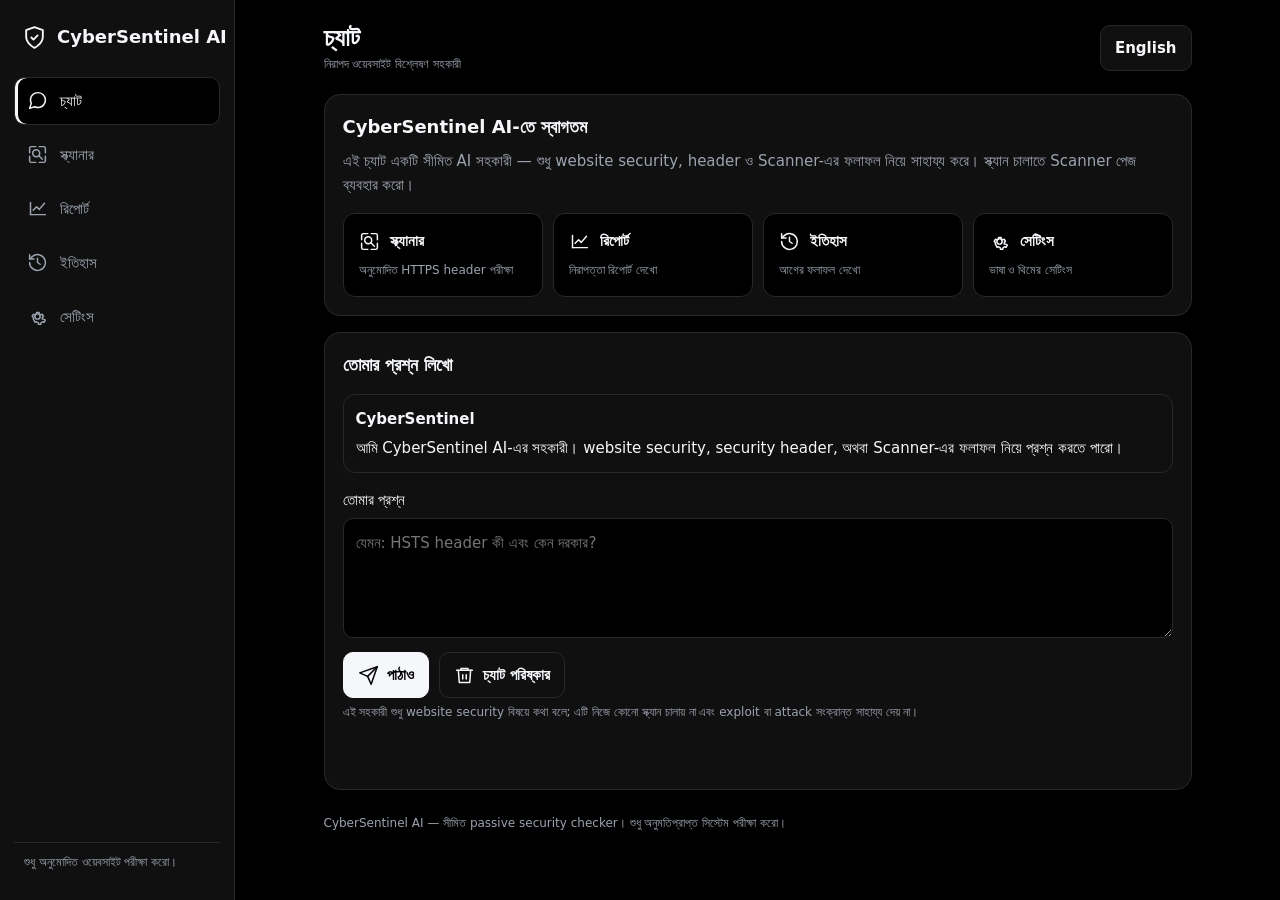
==== commit e6db42b6: "Update welcome message and chat instructions" ====
--- a/static/index.html
+++ b/static/index.html
@@ -12,6 +12,7 @@
 .chat{display:flex;flex-direction:column;gap:10px;max-height:430px;overflow:auto;margin:15px 0}
 .message{border:1px solid var(--line);border-radius:12px;padding:12px;overflow-wrap:anywhere}
 .message.user{border-color:var(--muted)}
+.message.typing{color:var(--muted)}
 .message strong{display:block;margin-bottom:5px}
 textarea{display:block;width:100%;min-height:120px;padding:12px;color:var(--text);background:var(--bg);border:1px solid var(--line);border-radius:10px;resize:vertical;font:inherit}
 textarea:focus-visible{outline:2px solid var(--text);outline-offset:3px}
@@ -36,7 +37,7 @@
 
     <section class="panel">
       <h2 data-i="welcomeTitle">CyberSentinel AI-তে স্বাগতম</h2>
-      <p data-i="welcomeText">নিরাপত্তা পরীক্ষা পরিচালনা করতে Scanner ব্যবহার করো। এই চ্যাটটি এখন নিয়মভিত্তিক; প্রকৃত AI মডেল যুক্ত নেই।</p>
+      <p data-i="welcomeText">এই চ্যাট একটি সীমিত AI সহকারী — শুধু website security, header ও Scanner-এর ফলাফল নিয়ে সাহায্য করে। স্ক্যান চালাতে Scanner পেজ ব্যবহার করো।</p>
       <div class="quicklinks">
         <a href="/static/scanner.html">
           <div class="quick-title">
@@ -70,16 +71,16 @@
     </section>
 
     <section class="panel">
-      <h2 data-i="chatTitle">তোমার কাজ লিখো</h2>
+      <h2 data-i="chatTitle">তোমার প্রশ্ন লিখো</h2>
       <div class="chat" id="chat" aria-live="polite"></div>
 
-      <label for="prompt" data-i="promptLabel">তোমার নির্দেশনা</label>
+      <label for="prompt" data-i="promptLabel">তোমার প্রশ্ন</label>
       <textarea id="prompt" data-ph="placeholder"></textarea>
 
       <div class="actions">
         <button id="sendButton" type="button" class="primary">
           <svg class="icon" viewBox="0 0 24 24" aria-hidden="true"><path d="m22 2-7 20-4-9-9-4Z"/><path d="M22 2 11 13"/></svg>
-          <span data-i="send">বিশ্লেষণ শুরু</span>
+          <span data-i="send">পাঠাও</span>
         </button>
         <button id="clearButton" type="button">
           <svg class="icon" viewBox="0 0 24 24" aria-hidden="true"><path d="M3 6h18"/><path d="M8 6V4h8v2"/><path d="m19 6-1 14H6L5 6"/><path d="M10 11v5M14 11v5"/></svg>
@@ -87,7 +88,7 @@
         </button>
       </div>
 
-      <p class="muted small" data-i="notice">এটি পূর্ণাঙ্গ AI scanner নয়। স্ক্যানের জন্য Scanner পেজ ব্যবহার করো।</p>
+      <p class="muted small" data-i="notice">এই সহকারী শুধু website security বিষয়ে কথা বলে; এটি নিজে কোনো স্ক্যান চালায় না এবং exploit বা attack সংক্রান্ত সাহায্য দেয় না।</p>
       <p id="status" role="status" aria-live="polite"></p>
     </section>
 
@@ -103,51 +104,65 @@
   bn: {
     pageTitle:"চ্যাট", subtitle:"নিরাপদ ওয়েবসাইট বিশ্লেষণ সহকারী",
     welcomeTitle:"CyberSentinel AI-তে স্বাগতম",
-    welcomeText:"নিরাপত্তা পরীক্ষা পরিচালনা করতে Scanner ব্যবহার করো। এই চ্যাটটি এখন নিয়মভিত্তিক; প্রকৃত AI মডেল যুক্ত নেই।",
+    welcomeText:"এই চ্যাট একটি সীমিত AI সহকারী — শুধু website security, header ও Scanner-এর ফলাফল নিয়ে সাহায্য করে। স্ক্যান চালাতে Scanner পেজ ব্যবহার করো।",
     scanner:"স্ক্যানার", reports:"রিপোর্ট", history:"ইতিহাস", settings:"সেটিংস",
     scannerDesc:"অনুমোদিত HTTPS header পরীক্ষা", reportsDesc:"নিরাপত্তা রিপোর্ট দেখো",
     historyDesc:"আগের ফলাফল দেখো", settingsDesc:"ভাষা ও থিমের সেটিংস",
-    chatTitle:"তোমার কাজ লিখো", promptLabel:"তোমার নির্দেশনা",
-    placeholder:"তুমি কী পরীক্ষা করতে চাও?",
-    send:"বিশ্লেষণ শুরু", clear:"চ্যাট পরিষ্কার",
-    notice:"এটি পূর্ণাঙ্গ AI scanner নয়। স্ক্যানের জন্য Scanner পেজ ব্যবহার করো।",
+    chatTitle:"তোমার প্রশ্ন লিখো", promptLabel:"তোমার প্রশ্ন",
+    placeholder:"যেমন: HSTS header কী এবং কেন দরকার?",
+    send:"পাঠাও", sending:"পাঠানো হচ্ছে...", clear:"চ্যাট পরিষ্কার",
+    notice:"এই সহকারী শুধু website security বিষয়ে কথা বলে; এটি নিজে কোনো স্ক্যান চালায় না এবং exploit বা attack সংক্রান্ত সাহায্য দেয় না।",
     footer:"CyberSentinel AI — সীমিত passive security checker। শুধু অনুমতিপ্রাপ্ত সিস্টেম পরীক্ষা করো।",
-    empty:"প্রথমে তোমার নির্দেশনা লিখো।",
-    response:"নিরাপত্তা পরীক্ষা করতে Scanner পেজ খোলো। শুধু নিজের বা লিখিত অনুমতিপ্রাপ্ত ডোমেইন পরীক্ষা করো।",
+    empty:"প্রথমে তোমার প্রশ্ন লিখো।",
     cleared:"চ্যাট পরিষ্কার করা হয়েছে।",
-    first:"আমি তোমাকে অনুমোদিত ওয়েবসাইটের নিরাপত্তা পরীক্ষা পরিচালনা করতে সাহায্য করতে পারি।",
-    user:"তুমি", assistant:"CyberSentinel"
+    first:"আমি CyberSentinel AI-এর সহকারী। website security, security header, অথবা Scanner-এর ফলাফল নিয়ে প্রশ্ন করতে পারো।",
+    thinking:"ভাবছে...",
+    user:"তুমি", assistant:"CyberSentinel",
+    notConfigured:"AI চ্যাট এখনো চালু করা হয়নি। Render-এ GEMINI_API_KEY সেট করতে হবে।",
+    busy:"এখন অনেক অনুরোধ আসছে বা তুমি দ্রুত পাঠাচ্ছ; একটু অপেক্ষা করে আবার চেষ্টা করো।",
+    error:"উত্তর পাওয়া যায়নি; একটু পরে আবার চেষ্টা করো।",
+    network:"ইন্টারনেট সংযোগ পরীক্ষা করে আবার চেষ্টা করো।"
   },
   en: {
     pageTitle:"Chat", subtitle:"Website security assistant",
     welcomeTitle:"Welcome to CyberSentinel AI",
-    welcomeText:"Use Scanner to run a security check. This chat is rule-based; no real AI model is connected.",
+    welcomeText:"This chat is a scoped AI assistant — it only helps with website security, headers and Scanner results. Use the Scanner page to run a check.",
     scanner:"Scanner", reports:"Reports", history:"History", settings:"Settings",
     scannerDesc:"Authorized HTTPS header check", reportsDesc:"View security reports",
     historyDesc:"View previous results", settingsDesc:"Language and theme settings",
-    chatTitle:"Describe your task", promptLabel:"Your instruction",
-    placeholder:"What would you like to check?",
-    send:"Start analysis", clear:"Clear chat",
-    notice:"This is not a full AI scanner. Use the Scanner page to run checks.",
+    chatTitle:"Ask your question", promptLabel:"Your question",
+    placeholder:"e.g. What is the HSTS header and why does it matter?",
+    send:"Send", sending:"Sending...", clear:"Clear chat",
+    notice:"This assistant only discusses website security; it does not run scans itself and will not help with exploits or attacks.",
     footer:"CyberSentinel AI — limited passive security checker. Test authorized systems only.",
-    empty:"Please enter an instruction first.",
-    response:"Open the Scanner page to run a check. Only test domains you own or have written permission to assess.",
+    empty:"Please enter a question first.",
     cleared:"Chat cleared.",
-    first:"I can help you run security checks on websites you are authorized to assess.",
-    user:"You", assistant:"CyberSentinel"
+    first:"I'm the CyberSentinel AI assistant. Ask me about website security, security headers, or your Scanner results.",
+    thinking:"Thinking...",
+    user:"You", assistant:"CyberSentinel",
+    notConfigured:"AI chat isn't enabled yet. GEMINI_API_KEY needs to be set on Render.",
+    busy:"Things are busy right now, or you're sending too fast; please wait and try again.",
+    error:"Could not get a reply; please try again shortly.",
+    network:"Check your internet connection and try again."
   }
 };
 
-// Messages are stored as {who, key|text} so they re-translate on language change.
+// Display log for the UI (includes the canned greeting).
 let messages = [{ who: "assistant", key: "first" }];
+// Real conversation sent to the backend (greeting excluded; Gemini
+// expects the history to start with a user turn).
+let history = [];
+let busy = false;
+
 const T = k => CS.t(k);
+const MAX_HISTORY_TURNS = 10;
 
 function renderChat() {
   const box = $("chat");
   box.replaceChildren();
   messages.forEach(m => {
     const div = document.createElement("div");
-    div.className = "message" + (m.who === "user" ? " user" : "");
+    div.className = "message" + (m.who === "user" ? " user" : "") + (m.typing ? " typing" : "");
     const strong = document.createElement("strong");
     strong.textContent = m.who === "user" ? T("user") : T("assistant");
     const body = document.createElement("div");
@@ -160,18 +175,71 @@
 
 CS.init({ dict: DICT, onChange: renderChat });
 
+function setBusy(next) {
+  busy = next;
+  $("sendButton").disabled = busy;
+  $("sendButton").querySelector("span").textContent = busy ? T("sending") : T("send");
+}
+
+async function askAssistant(userText) {
+  history.push({ role: "user", text: userText });
+  if (history.length > MAX_HISTORY_TURNS) {
+    history = history.slice(-MAX_HISTORY_TURNS);
+  }
+
+  messages.push({ who: "assistant", text: T("thinking"), typing: true });
+  renderChat();
+
+  try {
+    const response = await fetch("/api/chat", {
+      method: "POST",
+      headers: { "Content-Type": "application/json" },
+      body: JSON.stringify({ messages: history })
+    });
+
+    const data = await response.json().catch(() => null);
+    messages.pop(); // remove the "thinking" placeholder
+
+    if (!response.ok) {
+      const code = response.status;
+      const detail = data && typeof data.detail === "string" ? data.detail : "";
+      const key = code === 503 ? "notConfigured" : code === 429 ? "busy" : "error";
+      messages.push({ who: "assistant", text: detail || T(key) });
+      history.pop(); // failed turn: don't keep it in context
+      renderChat();
+      return;
+    }
+
+    const reply = data && typeof data.reply === "string" ? data.reply : "";
+    if (!reply) throw new Error("empty");
+
+    history.push({ role: "model", text: reply });
+    messages.push({ who: "assistant", text: reply });
+    renderChat();
+  } catch (_) {
+    messages.pop();
+    messages.push({ who: "assistant", text: T("network") });
+    history.pop();
+    renderChat();
+  }
+}
+
 $("sendButton").addEventListener("click", () => {
+  if (busy) return;
   const text = $("prompt").value.trim();
   if (!text) {
     $("status").textContent = T("empty");
     $("prompt").focus();
     return;
   }
+
   messages.push({ who: "user", text });
-  messages.push({ who: "assistant", key: "response" });
   $("prompt").value = "";
   $("status").textContent = "";
   renderChat();
+
+  setBusy(true);
+  askAssistant(text).finally(() => setBusy(false));
 });
 
 $("prompt").addEventListener("keydown", e => {
@@ -182,7 +250,9 @@
 });
 
 $("clearButton").addEventListener("click", () => {
+  if (busy) return;
   messages = [{ who: "assistant", key: "cleared" }];
+  history = [];
   $("status").textContent = "";
   renderChat();
 });
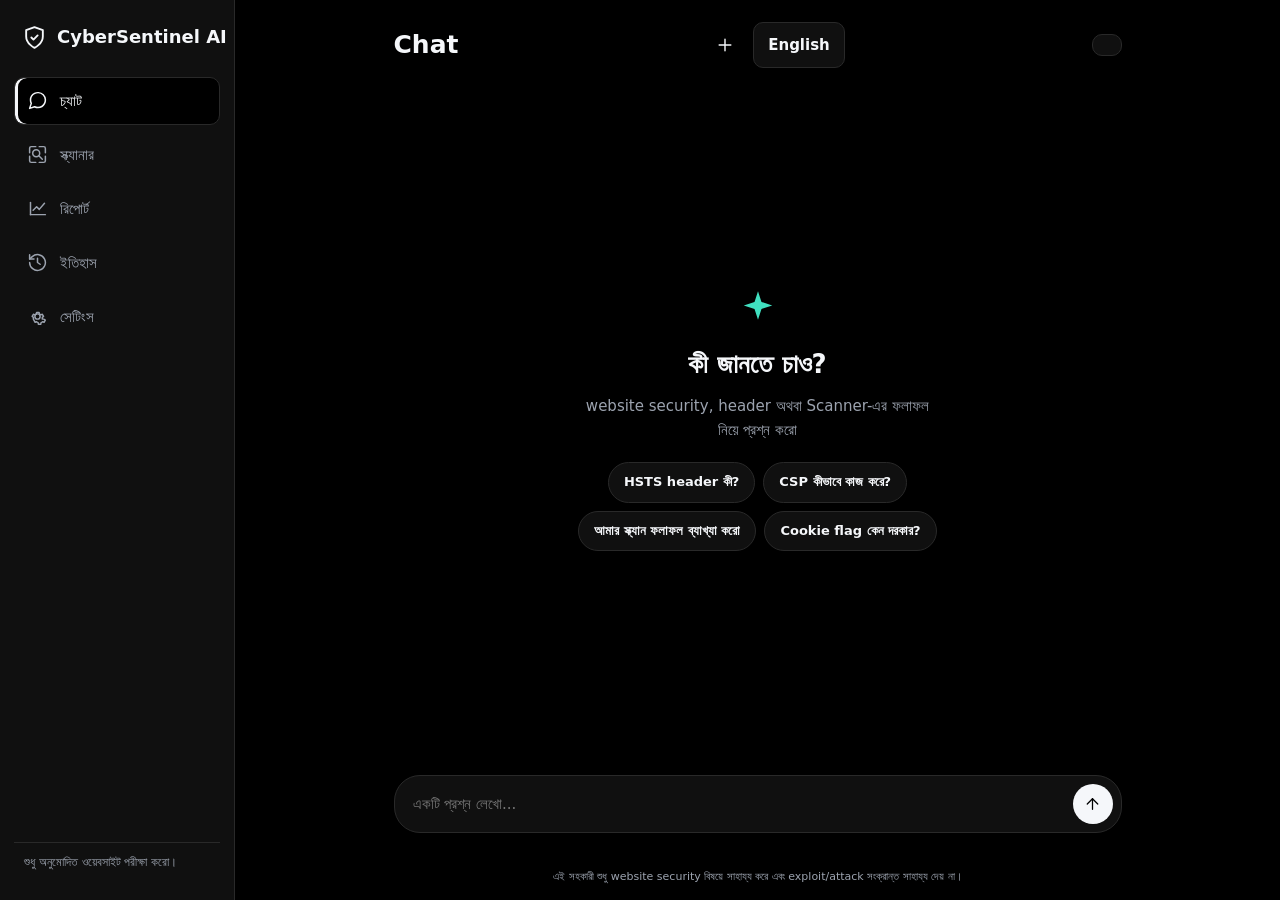
==== commit 17c80120: "Update index.html" ====
--- a/static/index.html
+++ b/static/index.html
@@ -9,18 +9,45 @@
 <link rel="stylesheet" href="/static/shared.css">
 <script src="/static/shared.js"></script>
 <style>
-.chat{display:flex;flex-direction:column;gap:10px;max-height:430px;overflow:auto;margin:15px 0}
-.message{border:1px solid var(--line);border-radius:12px;padding:12px;overflow-wrap:anywhere}
-.message.user{border-color:var(--muted)}
-.message.typing{color:var(--muted)}
-.message strong{display:block;margin-bottom:5px}
-textarea{display:block;width:100%;min-height:120px;padding:12px;color:var(--text);background:var(--bg);border:1px solid var(--line);border-radius:10px;resize:vertical;font:inherit}
-textarea:focus-visible{outline:2px solid var(--text);outline-offset:3px}
-.quicklinks{display:grid;grid-template-columns:repeat(auto-fit,minmax(155px,1fr));gap:10px;margin-top:16px}
-.quicklinks a{display:flex;flex-direction:column;gap:8px;min-width:0;padding:15px;border:1px solid var(--line);border-radius:12px;background:var(--bg)}
-.quicklinks a:hover{border-color:var(--muted)}
-.quick-title{display:flex;align-items:center;gap:10px;font-weight:700}
-footer{color:var(--muted);font-size:12px;padding:8px 0}
+/* Gemini-style minimal chat layout (this page only) */
+body[data-page="chat"] main{display:flex;flex-direction:column;min-height:100dvh;max-width:760px;padding-bottom:10px}
+body[data-page="chat"] .topbar{margin-bottom:4px}
+.top-actions{display:flex;align-items:center;gap:8px}
+.icon-btn{width:40px;height:40px;padding:0;border-radius:50%;display:inline-flex;align-items:center;justify-content:center;background:transparent;border:1px solid transparent}
+.icon-btn:hover{background:var(--panel);border-color:var(--line)}
+.icon-btn .icon{width:20px;height:20px;flex:0 0 20px}
+
+.empty-state{flex:1;display:flex;flex-direction:column;align-items:center;justify-content:center;text-align:center;gap:6px;padding:30px 10px;min-height:42vh}
+.empty-icon{width:38px;height:38px;margin-bottom:8px;color:var(--accent)}
+.empty-state h2{font-size:26px;margin:4px 0 2px}
+.empty-state p{margin:0 0 14px;max-width:360px}
+.chips{display:flex;flex-wrap:wrap;gap:8px;justify-content:center;max-width:480px}
+.chip{border:1px solid var(--line);border-radius:999px;padding:9px 15px;background:var(--panel);color:var(--text);font-size:13px;cursor:pointer}
+.chip:hover{border-color:var(--muted)}
+.chip:focus-visible{outline:2px solid var(--text);outline-offset:2px}
+
+.chat{flex:1;display:flex;flex-direction:column;gap:16px;padding:10px 2px 16px}
+.bubble-row{display:flex}
+.bubble-row.user{justify-content:flex-end}
+.bubble{max-width:85%;overflow-wrap:anywhere;white-space:pre-wrap;line-height:1.55}
+.bubble.user{background:var(--panel);border:1px solid var(--line);border-radius:18px 18px 4px 18px;padding:11px 15px}
+.bubble.assistant{padding:2px 2px;color:var(--text)}
+.typing-dots{display:inline-flex;gap:4px;padding:6px 2px}
+.typing-dots span{width:6px;height:6px;border-radius:50%;background:var(--muted);animation:cs-blink 1.2s infinite ease-in-out}
+.typing-dots span:nth-child(2){animation-delay:.2s}
+.typing-dots span:nth-child(3){animation-delay:.4s}
+@keyframes cs-blink{0%,80%,100%{opacity:.25}40%{opacity:1}}
+
+.composer{position:sticky;bottom:0;background:var(--bg);padding:8px 0 4px}
+#chatForm{display:flex;align-items:flex-end;gap:8px;border:1px solid var(--line);border-radius:26px;background:var(--panel);padding:8px 8px 8px 18px}
+#prompt{flex:1;border:0;background:transparent;resize:none;max-height:140px;padding:8px 0;color:var(--text);font:inherit;outline:none}
+.send-btn{flex:0 0 auto;width:40px;height:40px;border-radius:50%;background:var(--text);color:var(--bg);border:0;display:inline-flex;align-items:center;justify-content:center;cursor:pointer}
+.send-btn:disabled{opacity:.4;cursor:not-allowed}
+.send-btn .icon{stroke:currentColor;width:18px;height:18px}
+.spin{animation:cs-spin .8s linear infinite}
+@keyframes cs-spin{to{transform:rotate(360deg)}}
+.disclaimer{text-align:center;font-size:11px;color:var(--muted);margin:8px 2px 0}
+#status{min-height:18px;text-align:center}
 </style>
 </head>
 <body data-page="chat">
@@ -28,71 +55,41 @@
   <main>
     <header class="topbar">
       <div class="top-left">
-        <div>
-          <h1 data-i="pageTitle">চ্যাট</h1>
-          <div class="muted small" data-i="subtitle">নিরাপদ ওয়েবসাইট বিশ্লেষণ সহকারী</div>
+        <div class="top-heading">
+          <h1 data-i="pageTitle">Chat</h1>
         </div>
       </div>
+      <div class="top-actions">
+        <button id="newChatButton" class="icon-btn" type="button" aria-label="New chat">
+          <svg class="icon" viewBox="0 0 24 24" aria-hidden="true"><path d="M12 5v14M5 12h14"/></svg>
+        </button>
+        <button class="language-button" id="languageButton" type="button"></button>
+      </div>
     </header>
 
-    <section class="panel">
-      <h2 data-i="welcomeTitle">CyberSentinel AI-তে স্বাগতম</h2>
-      <p data-i="welcomeText">এই চ্যাট একটি সীমিত AI সহকারী — শুধু website security, header ও Scanner-এর ফলাফল নিয়ে সাহায্য করে। স্ক্যান চালাতে Scanner পেজ ব্যবহার করো।</p>
-      <div class="quicklinks">
-        <a href="/static/scanner.html">
-          <div class="quick-title">
-            <svg class="icon" viewBox="0 0 24 24" aria-hidden="true"><path d="M10 3H5a2 2 0 0 0-2 2v5"/><path d="M14 3h5a2 2 0 0 1 2 2v5"/><path d="M3 14v5a2 2 0 0 0 2 2h5"/><path d="M14 21h5a2 2 0 0 0 2-2v-5"/><circle cx="10.5" cy="10.5" r="4"/><path d="m13.5 13.5 4 4"/></svg>
-            <span data-i="scanner">স্ক্যানার</span>
-          </div>
-          <div class="muted small" data-i="scannerDesc">অনুমোদিত HTTPS header পরীক্ষা</div>
-        </a>
-        <a href="/static/reports.html">
-          <div class="quick-title">
-            <svg class="icon" viewBox="0 0 24 24" aria-hidden="true"><path d="M4 19V5"/><path d="M4 19h17"/><path d="m7 14 4-4 3 3 6-7"/></svg>
-            <span data-i="reports">রিপোর্ট</span>
-          </div>
-          <div class="muted small" data-i="reportsDesc">নিরাপত্তা রিপোর্ট দেখো</div>
-        </a>
-        <a href="/static/history.html">
-          <div class="quick-title">
-            <svg class="icon" viewBox="0 0 24 24" aria-hidden="true"><path d="M3 12a9 9 0 1 0 3-6.7L3 8"/><path d="M3 3v5h5"/><path d="M12 7v5l3 2"/></svg>
-            <span data-i="history">ইতিহাস</span>
-          </div>
-          <div class="muted small" data-i="historyDesc">আগের ফলাফল দেখো</div>
-        </a>
-        <a href="/static/settings.html">
-          <div class="quick-title">
-            <svg class="icon" viewBox="0 0 24 24" aria-hidden="true"><circle cx="12" cy="12" r="3"/><path d="m19.4 15 .1.1 1.4 1.1-1.4 2.4-1.7-.6a8 8 0 0 1-1.7 1l-.3 1.8h-2.8l-.3-1.8a8 8 0 0 1-1.7-1l-1.7.6-1.4-2.4L7.3 15a8 8 0 0 1 0-2l-1.4-1.1 1.4-2.4 1.7.6a8 8 0 0 1 1.7-1l.3-1.8h2.8l.3 1.8a8 8 0 0 1 1.7 1l1.7-.6 1.4 2.4-1.4 1.1a8 8 0 0 1-.1 2z"/></svg>
-            <span data-i="settings">সেটিংস</span>
-          </div>
-          <div class="muted small" data-i="settingsDesc">ভাষা ও থিমের সেটিংস</div>
-        </a>
-      </div>
-    </section>
-
-    <section class="panel">
-      <h2 data-i="chatTitle">তোমার প্রশ্ন লিখো</h2>
-      <div class="chat" id="chat" aria-live="polite"></div>
-
-      <label for="prompt" data-i="promptLabel">তোমার প্রশ্ন</label>
-      <textarea id="prompt" data-ph="placeholder"></textarea>
-
-      <div class="actions">
-        <button id="sendButton" type="button" class="primary">
-          <svg class="icon" viewBox="0 0 24 24" aria-hidden="true"><path d="m22 2-7 20-4-9-9-4Z"/><path d="M22 2 11 13"/></svg>
-          <span data-i="send">পাঠাও</span>
+    <div id="emptyState" class="empty-state">
+      <svg class="empty-icon" viewBox="0 0 24 24" fill="currentColor" aria-hidden="true">
+        <path d="M12 2l2.2 6.8L21 11l-6.8 2.2L12 20l-2.2-6.8L3 11l6.8-2.2L12 2z"/>
+      </svg>
+      <h2 data-i="greeting">কী জানতে চাও?</h2>
+      <p class="muted" data-i="greetingSub">website security, header অথবা Scanner-এর ফলাফল নিয়ে প্রশ্ন করো</p>
+      <div class="chips" id="chips"></div>
+    </div>
+
+    <div class="chat hidden" id="chat" aria-live="polite"></div>
+
+    <div class="composer">
+      <form id="chatForm">
+        <textarea id="prompt" rows="1" data-ph="placeholder"></textarea>
+        <button id="sendButton" class="send-btn" type="submit" aria-label="Send">
+          <svg class="icon" viewBox="0 0 24 24" fill="none" stroke-width="2" stroke-linecap="round" stroke-linejoin="round" aria-hidden="true">
+            <path d="M12 19V5"/><path d="m5 12 7-7 7 7"/>
+          </svg>
         </button>
-        <button id="clearButton" type="button">
-          <svg class="icon" viewBox="0 0 24 24" aria-hidden="true"><path d="M3 6h18"/><path d="M8 6V4h8v2"/><path d="m19 6-1 14H6L5 6"/><path d="M10 11v5M14 11v5"/></svg>
-          <span data-i="clear">চ্যাট পরিষ্কার</span>
-        </button>
-      </div>
-
-      <p class="muted small" data-i="notice">এই সহকারী শুধু website security বিষয়ে কথা বলে; এটি নিজে কোনো স্ক্যান চালায় না এবং exploit বা attack সংক্রান্ত সাহায্য দেয় না।</p>
+      </form>
       <p id="status" role="status" aria-live="polite"></p>
-    </section>
-
-    <footer data-i="footer">CyberSentinel AI — সীমিত passive security checker। শুধু অনুমতিপ্রাপ্ত সিস্টেম পরীক্ষা করো।</footer>
+      <p class="disclaimer" data-i="disclaimer">এই সহকারী শুধু website security বিষয়ে সাহায্য করে এবং exploit/attack সংক্রান্ত সাহায্য দেয় না।</p>
+    </div>
   </main>
 </div>
 
@@ -102,20 +99,14 @@
 
 const DICT = {
   bn: {
-    pageTitle:"চ্যাট", subtitle:"নিরাপদ ওয়েবসাইট বিশ্লেষণ সহকারী",
-    welcomeTitle:"CyberSentinel AI-তে স্বাগতম",
-    welcomeText:"এই চ্যাট একটি সীমিত AI সহকারী — শুধু website security, header ও Scanner-এর ফলাফল নিয়ে সাহায্য করে। স্ক্যান চালাতে Scanner পেজ ব্যবহার করো।",
-    scanner:"স্ক্যানার", reports:"রিপোর্ট", history:"ইতিহাস", settings:"সেটিংস",
-    scannerDesc:"অনুমোদিত HTTPS header পরীক্ষা", reportsDesc:"নিরাপত্তা রিপোর্ট দেখো",
-    historyDesc:"আগের ফলাফল দেখো", settingsDesc:"ভাষা ও থিমের সেটিংস",
-    chatTitle:"তোমার প্রশ্ন লিখো", promptLabel:"তোমার প্রশ্ন",
-    placeholder:"যেমন: HSTS header কী এবং কেন দরকার?",
-    send:"পাঠাও", sending:"পাঠানো হচ্ছে...", clear:"চ্যাট পরিষ্কার",
-    notice:"এই সহকারী শুধু website security বিষয়ে কথা বলে; এটি নিজে কোনো স্ক্যান চালায় না এবং exploit বা attack সংক্রান্ত সাহায্য দেয় না।",
-    footer:"CyberSentinel AI — সীমিত passive security checker। শুধু অনুমতিপ্রাপ্ত সিস্টেম পরীক্ষা করো।",
+    pageTitle:"Chat",
+    greeting:"কী জানতে চাও?",
+    greetingSub:"website security, header অথবা Scanner-এর ফলাফল নিয়ে প্রশ্ন করো",
+    placeholder:"একটি প্রশ্ন লেখো...",
+    disclaimer:"এই সহকারী শুধু website security বিষয়ে সাহায্য করে এবং exploit/attack সংক্রান্ত সাহায্য দেয় না।",
     empty:"প্রথমে তোমার প্রশ্ন লিখো।",
-    cleared:"চ্যাট পরিষ্কার করা হয়েছে।",
-    first:"আমি CyberSentinel AI-এর সহকারী। website security, security header, অথবা Scanner-এর ফলাফল নিয়ে প্রশ্ন করতে পারো।",
+    newChat:"নতুন চ্যাট",
+    send:"পাঠাও",
     thinking:"ভাবছে...",
     user:"তুমি", assistant:"CyberSentinel",
     notConfigured:"AI চ্যাট এখনো চালু করা হয়নি। Render-এ GEMINI_API_KEY সেট করতে হবে।",
@@ -124,20 +115,14 @@
     network:"ইন্টারনেট সংযোগ পরীক্ষা করে আবার চেষ্টা করো।"
   },
   en: {
-    pageTitle:"Chat", subtitle:"Website security assistant",
-    welcomeTitle:"Welcome to CyberSentinel AI",
-    welcomeText:"This chat is a scoped AI assistant — it only helps with website security, headers and Scanner results. Use the Scanner page to run a check.",
-    scanner:"Scanner", reports:"Reports", history:"History", settings:"Settings",
-    scannerDesc:"Authorized HTTPS header check", reportsDesc:"View security reports",
-    historyDesc:"View previous results", settingsDesc:"Language and theme settings",
-    chatTitle:"Ask your question", promptLabel:"Your question",
-    placeholder:"e.g. What is the HSTS header and why does it matter?",
-    send:"Send", sending:"Sending...", clear:"Clear chat",
-    notice:"This assistant only discusses website security; it does not run scans itself and will not help with exploits or attacks.",
-    footer:"CyberSentinel AI — limited passive security checker. Test authorized systems only.",
+    pageTitle:"Chat",
+    greeting:"What would you like to know?",
+    greetingSub:"Ask about website security, headers, or your Scanner results",
+    placeholder:"Ask a question...",
+    disclaimer:"This assistant only discusses website security and will not help with exploits or attacks.",
     empty:"Please enter a question first.",
-    cleared:"Chat cleared.",
-    first:"I'm the CyberSentinel AI assistant. Ask me about website security, security headers, or your Scanner results.",
+    newChat:"New chat",
+    send:"Send",
     thinking:"Thinking...",
     user:"You", assistant:"CyberSentinel",
     notConfigured:"AI chat isn't enabled yet. GEMINI_API_KEY needs to be set on Render.",
@@ -147,49 +132,98 @@
   }
 };
 
-// Display log for the UI (includes the canned greeting).
-let messages = [{ who: "assistant", key: "first" }];
-// Real conversation sent to the backend (greeting excluded; Gemini
-// expects the history to start with a user turn).
+const SUGGESTIONS = {
+  bn: [
+    "HSTS header কী?",
+    "CSP কীভাবে কাজ করে?",
+    "আমার স্ক্যান ফলাফল ব্যাখ্যা করো",
+    "Cookie flag কেন দরকার?"
+  ],
+  en: [
+    "What is the HSTS header?",
+    "How does CSP work?",
+    "Explain my scan results",
+    "Why do cookie flags matter?"
+  ]
+};
+
+// Display log (rendered bubbles). Separate from `history`, which is
+// what's actually sent to the backend.
+let messages = [];
 let history = [];
 let busy = false;
 
 const T = k => CS.t(k);
 const MAX_HISTORY_TURNS = 10;
 
+function renderChips() {
+  const box = $("chips");
+  box.replaceChildren();
+  (SUGGESTIONS[CS.prefs().language] || SUGGESTIONS.bn).forEach(text => {
+    const b = document.createElement("button");
+    b.type = "button";
+    b.className = "chip";
+    b.textContent = text;
+    b.addEventListener("click", () => { if (!busy) sendMessage(text); });
+    box.append(b);
+  });
+}
+
+function bubble(who, text, typing) {
+  const row = document.createElement("div");
+  row.className = "bubble-row " + who;
+  const b = document.createElement("div");
+  b.className = "bubble " + who;
+  if (typing) {
+    b.innerHTML = '<span class="typing-dots"><span></span><span></span><span></span></span>';
+  } else {
+    b.textContent = text;
+  }
+  row.append(b);
+  return row;
+}
+
 function renderChat() {
+  const hasMessages = messages.length > 0;
+  $("emptyState").classList.toggle("hidden", hasMessages);
+  $("chat").classList.toggle("hidden", !hasMessages);
+
   const box = $("chat");
   box.replaceChildren();
-  messages.forEach(m => {
-    const div = document.createElement("div");
-    div.className = "message" + (m.who === "user" ? " user" : "") + (m.typing ? " typing" : "");
-    const strong = document.createElement("strong");
-    strong.textContent = m.who === "user" ? T("user") : T("assistant");
-    const body = document.createElement("div");
-    body.textContent = m.key ? T(m.key) : m.text;
-    div.append(strong, body);
-    box.append(div);
-  });
+  messages.forEach(m => box.append(bubble(m.who, m.text, m.typing)));
   box.scrollTop = box.scrollHeight;
 }
 
-CS.init({ dict: DICT, onChange: renderChat });
+CS.init({ dict: DICT, onChange: () => { renderChips(); renderChat(); } });
+
+function autoResize() {
+  const el = $("prompt");
+  el.style.height = "auto";
+  el.style.height = Math.min(el.scrollHeight, 140) + "px";
+}
+$("prompt").addEventListener("input", autoResize);
 
 function setBusy(next) {
   busy = next;
-  $("sendButton").disabled = busy;
-  $("sendButton").querySelector("span").textContent = busy ? T("sending") : T("send");
-}
-
-async function askAssistant(userText) {
-  history.push({ role: "user", text: userText });
-  if (history.length > MAX_HISTORY_TURNS) {
-    history = history.slice(-MAX_HISTORY_TURNS);
-  }
-
-  messages.push({ who: "assistant", text: T("thinking"), typing: true });
+  const btn = $("sendButton");
+  btn.disabled = busy;
+  btn.innerHTML = busy
+    ? '<svg class="icon spin" viewBox="0 0 24 24" fill="none" stroke-width="2" stroke-linecap="round" aria-hidden="true"><path d="M21 12a9 9 0 1 1-9-9"/></svg>'
+    : '<svg class="icon" viewBox="0 0 24 24" fill="none" stroke-width="2" stroke-linecap="round" stroke-linejoin="round" aria-hidden="true"><path d="M12 19V5"/><path d="m5 12 7-7 7 7"/></svg>';
+}
+
+async function sendMessage(text) {
+  messages.push({ who: "user", text });
   renderChat();
 
+  history.push({ role: "user", text });
+  if (history.length > MAX_HISTORY_TURNS) history = history.slice(-MAX_HISTORY_TURNS);
+
+  const typingMsg = { who: "assistant", text: "", typing: true };
+  messages.push(typingMsg);
+  renderChat();
+
+  setBusy(true);
   try {
     const response = await fetch("/api/chat", {
       method: "POST",
@@ -198,14 +232,14 @@
     });
 
     const data = await response.json().catch(() => null);
-    messages.pop(); // remove the "thinking" placeholder
+    messages.pop(); // remove typing indicator
 
     if (!response.ok) {
       const code = response.status;
       const detail = data && typeof data.detail === "string" ? data.detail : "";
       const key = code === 503 ? "notConfigured" : code === 429 ? "busy" : "error";
       messages.push({ who: "assistant", text: detail || T(key) });
-      history.pop(); // failed turn: don't keep it in context
+      history.pop();
       renderChat();
       return;
     }
@@ -221,10 +255,13 @@
     messages.push({ who: "assistant", text: T("network") });
     history.pop();
     renderChat();
-  }
-}
-
-$("sendButton").addEventListener("click", () => {
+  } finally {
+    setBusy(false);
+  }
+}
+
+$("chatForm").addEventListener("submit", e => {
+  e.preventDefault();
   if (busy) return;
   const text = $("prompt").value.trim();
   if (!text) {
@@ -232,29 +269,26 @@
     $("prompt").focus();
     return;
   }
-
-  messages.push({ who: "user", text });
   $("prompt").value = "";
+  autoResize();
   $("status").textContent = "";
-  renderChat();
-
-  setBusy(true);
-  askAssistant(text).finally(() => setBusy(false));
+  sendMessage(text);
 });
 
 $("prompt").addEventListener("keydown", e => {
-  if (e.key === "Enter" && (e.ctrlKey || e.metaKey)) {
+  if (e.key === "Enter" && !e.shiftKey) {
     e.preventDefault();
-    $("sendButton").click();
+    $("chatForm").requestSubmit();
   }
 });
 
-$("clearButton").addEventListener("click", () => {
+$("newChatButton").addEventListener("click", () => {
   if (busy) return;
-  messages = [{ who: "assistant", key: "cleared" }];
+  messages = [];
   history = [];
   $("status").textContent = "";
   renderChat();
+  $("prompt").focus();
 });
 </script>
 </body>
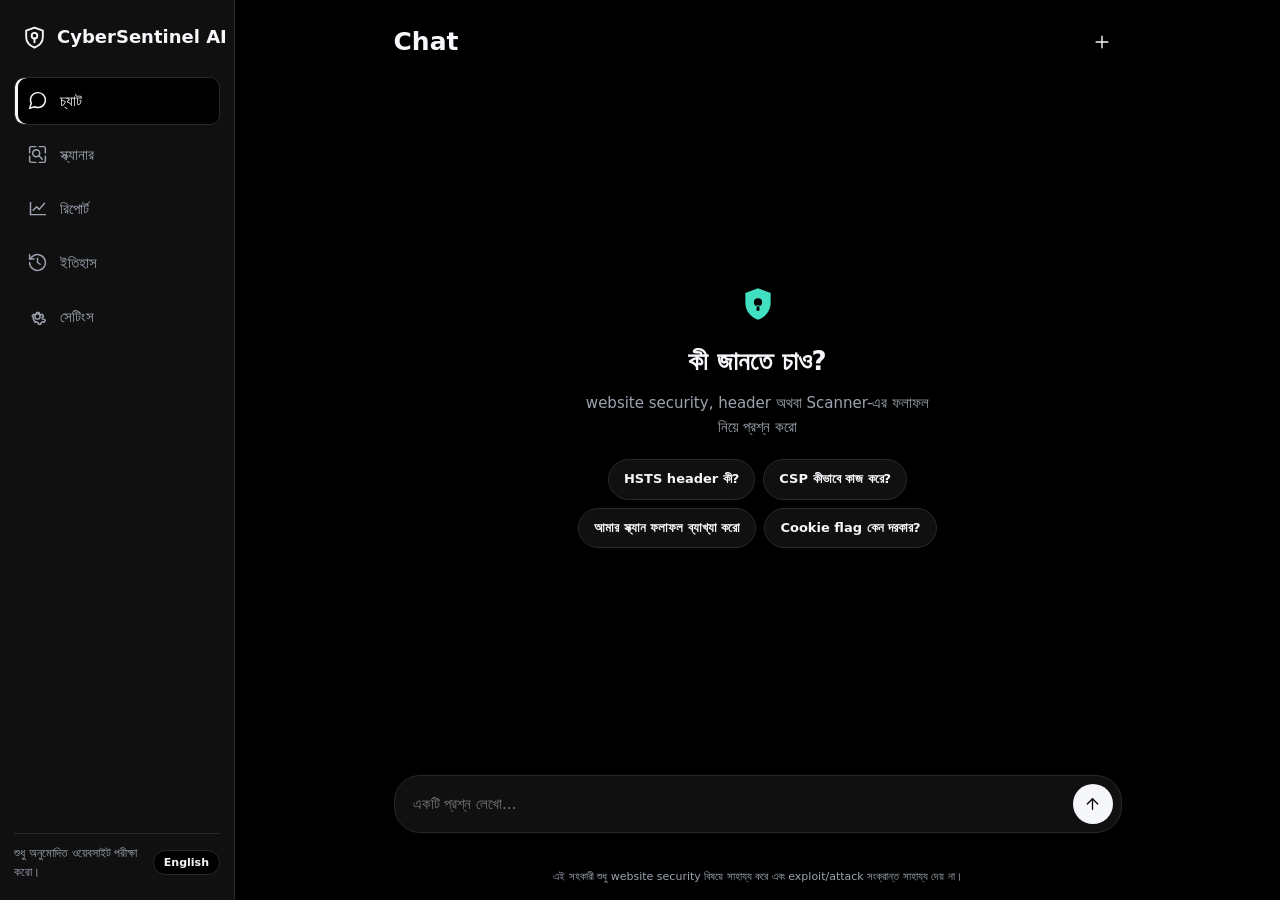
==== commit 68e23101: "Modify empty state icon and remove language button Updated the empty state icon and removed unnecess" ====
--- a/static/index.html
+++ b/static/index.html
@@ -63,13 +63,12 @@
         <button id="newChatButton" class="icon-btn" type="button" aria-label="New chat">
           <svg class="icon" viewBox="0 0 24 24" aria-hidden="true"><path d="M12 5v14M5 12h14"/></svg>
         </button>
-        <button class="language-button" id="languageButton" type="button"></button>
       </div>
     </header>
 
     <div id="emptyState" class="empty-state">
       <svg class="empty-icon" viewBox="0 0 24 24" fill="currentColor" aria-hidden="true">
-        <path d="M12 2l2.2 6.8L21 11l-6.8 2.2L12 20l-2.2-6.8L3 11l6.8-2.2L12 2z"/>
+        <path fill-rule="evenodd" clip-rule="evenodd" d="M12 2 20 5v6c0 5.5-3.6 9.4-8 11-4.4-1.6-8-5.5-8-11V5l8-3Zm0 6.3a2.6 2.6 0 1 0 0 5.2 2.6 2.6 0 0 0 0-5.2Zm-.9 4.5h1.8v3.4h-1.8v-3.4Z"/>
       </svg>
       <h2 data-i="greeting">কী জানতে চাও?</h2>
       <p class="muted" data-i="greetingSub">website security, header অথবা Scanner-এর ফলাফল নিয়ে প্রশ্ন করো</p>
--- a/static/shared.css
+++ b/static/shared.css
@@ -20,7 +20,10 @@
 .nav a{display:flex;align-items:center;gap:12px;min-height:44px;padding:11px 12px;border:1px solid transparent;border-radius:10px;color:var(--muted);transition:background .15s ease,color .15s ease}
 .nav a:hover,.nav a.active{color:var(--text);background:var(--bg);border-color:var(--line)}
 .nav a.active{box-shadow:inset 3px 0 var(--text)}
-.sidebar-note{margin:auto 0 0;font-size:12px;color:var(--muted);padding:10px;border-top:1px solid var(--line)}
+.sidebar-foot{display:flex;align-items:center;gap:8px;margin-top:auto;padding-top:10px;border-top:1px solid var(--line)}
+.sidebar-note{margin:0;font-size:12px;color:var(--muted);flex:1;min-width:0}
+.lang-mini{margin-left:auto;flex:0 0 auto;padding:6px 10px;font-size:11px;line-height:1;border-radius:999px;background:var(--bg);border:1px solid var(--line);color:var(--text);font-weight:650;cursor:pointer;white-space:nowrap}
+.lang-mini:hover{border-color:var(--muted)}
 .overlay{display:none}
 
 /* Main */
@@ -38,7 +41,6 @@
 button:disabled{opacity:.5;cursor:not-allowed}
 .menu-button{display:none;width:44px;height:44px;flex-shrink:0;padding:0;border-radius:12px}
 .menu-button .icon{width:23px;height:23px;flex-basis:23px;stroke-width:2}
-.language-button{flex-shrink:0}
 input[type=text],input[type=url],input[type=password],input[type=file],select{display:block;width:100%;padding:12px;border:1px solid var(--line);border-radius:10px;background:var(--bg);color:var(--text)}
 label{display:block;margin:13px 0 6px}
 .check{display:flex;align-items:flex-start;gap:10px}
